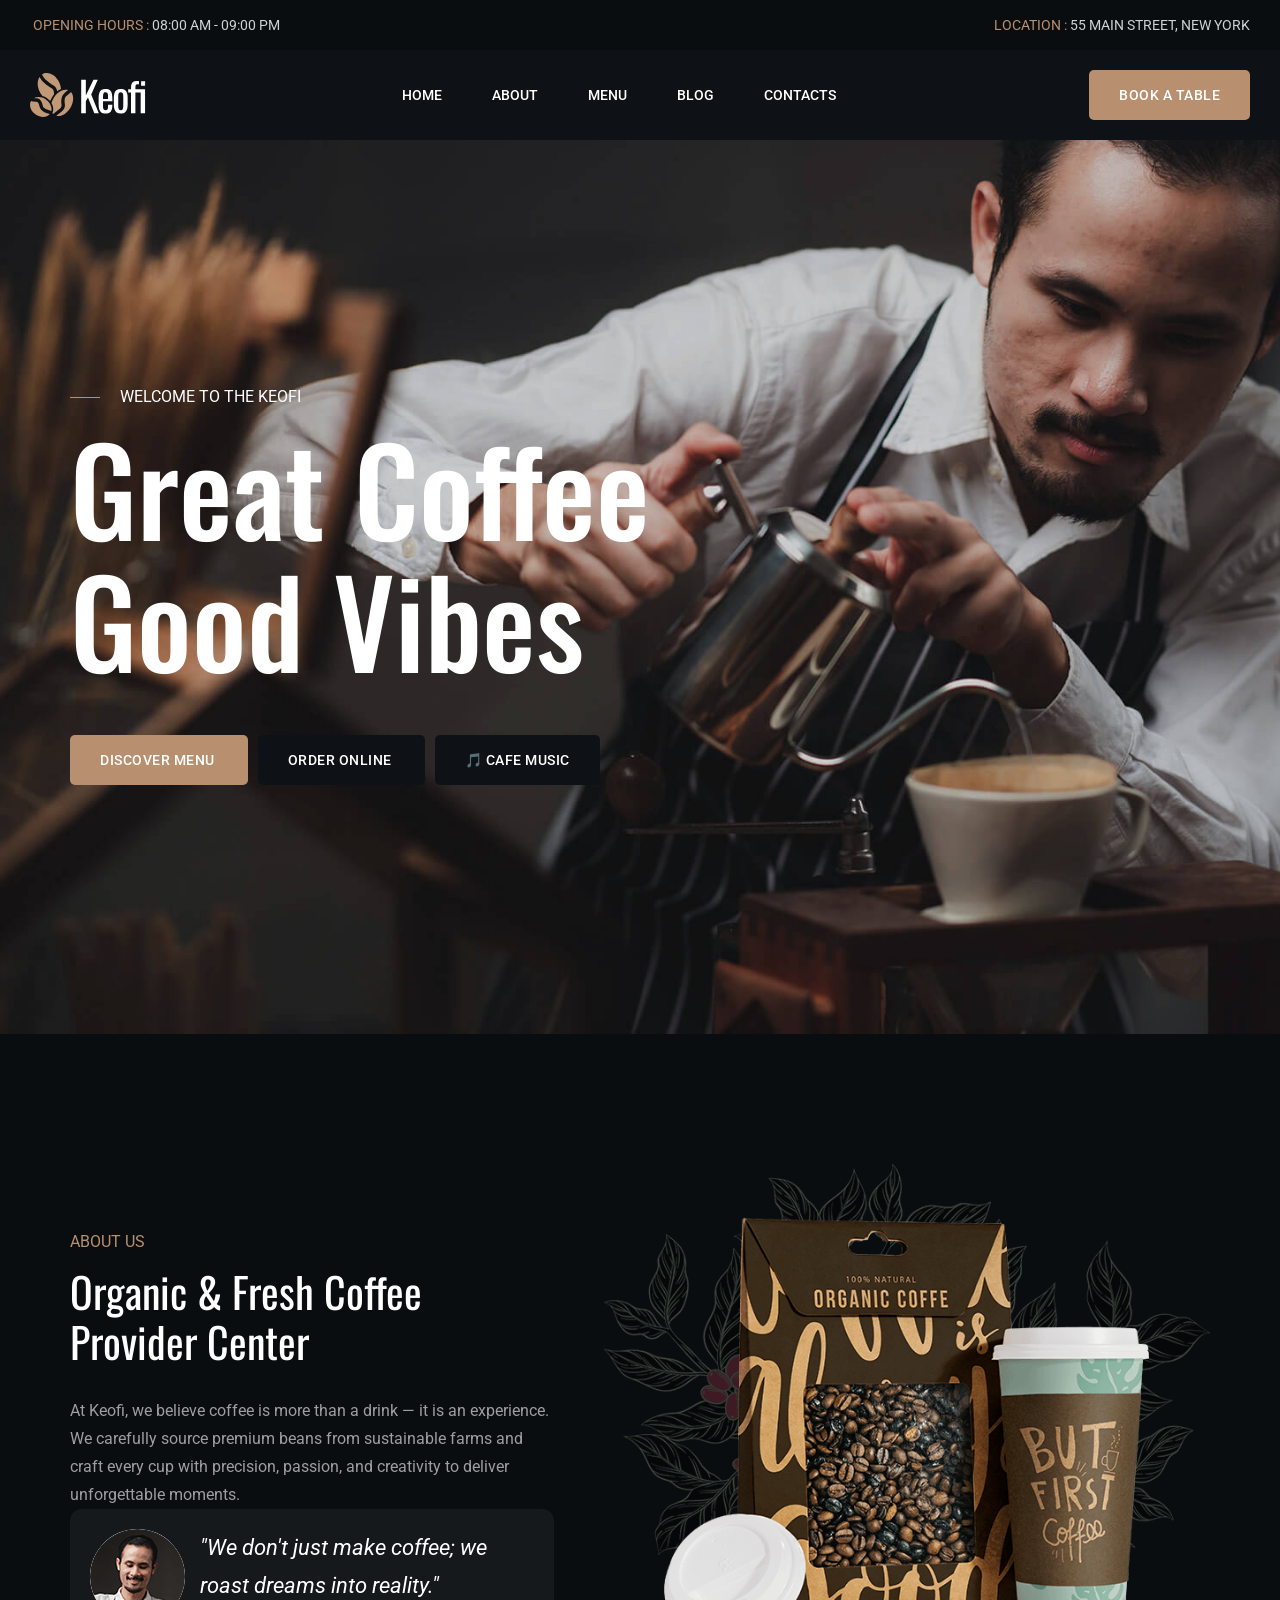
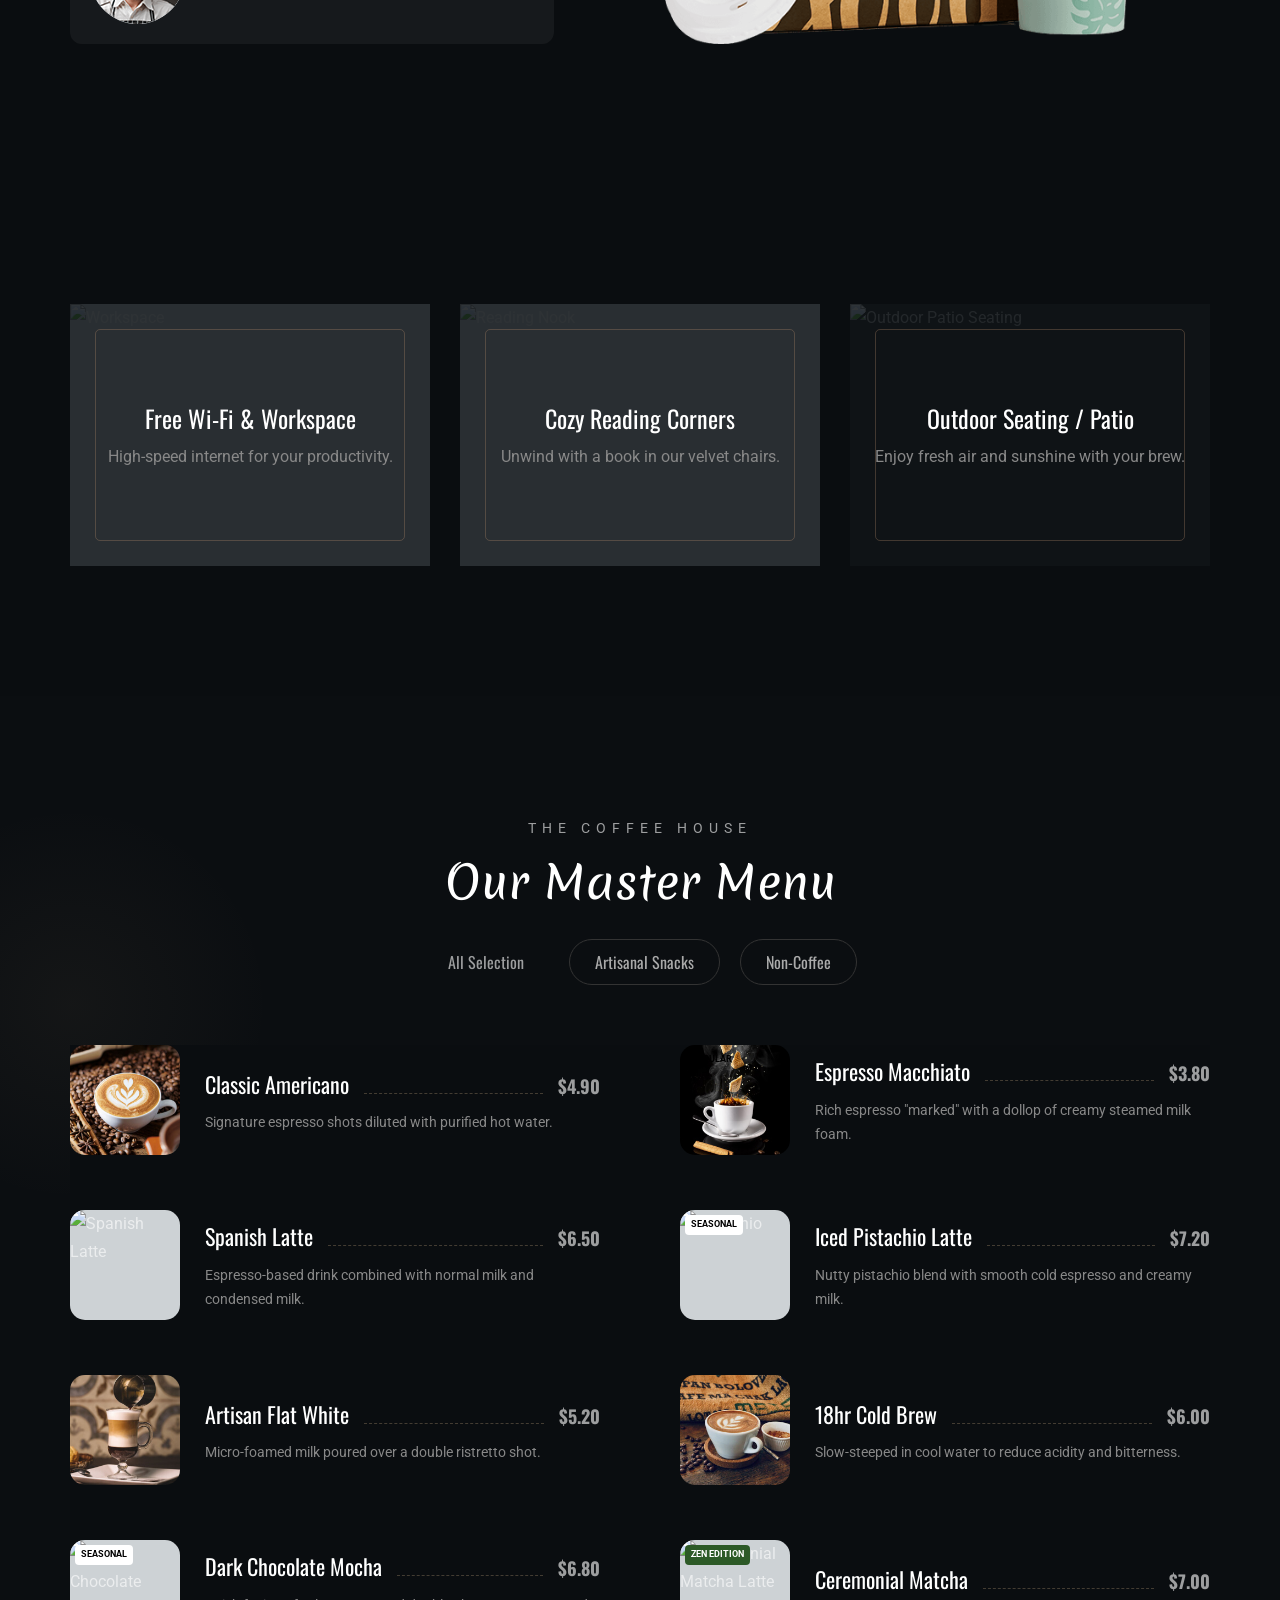
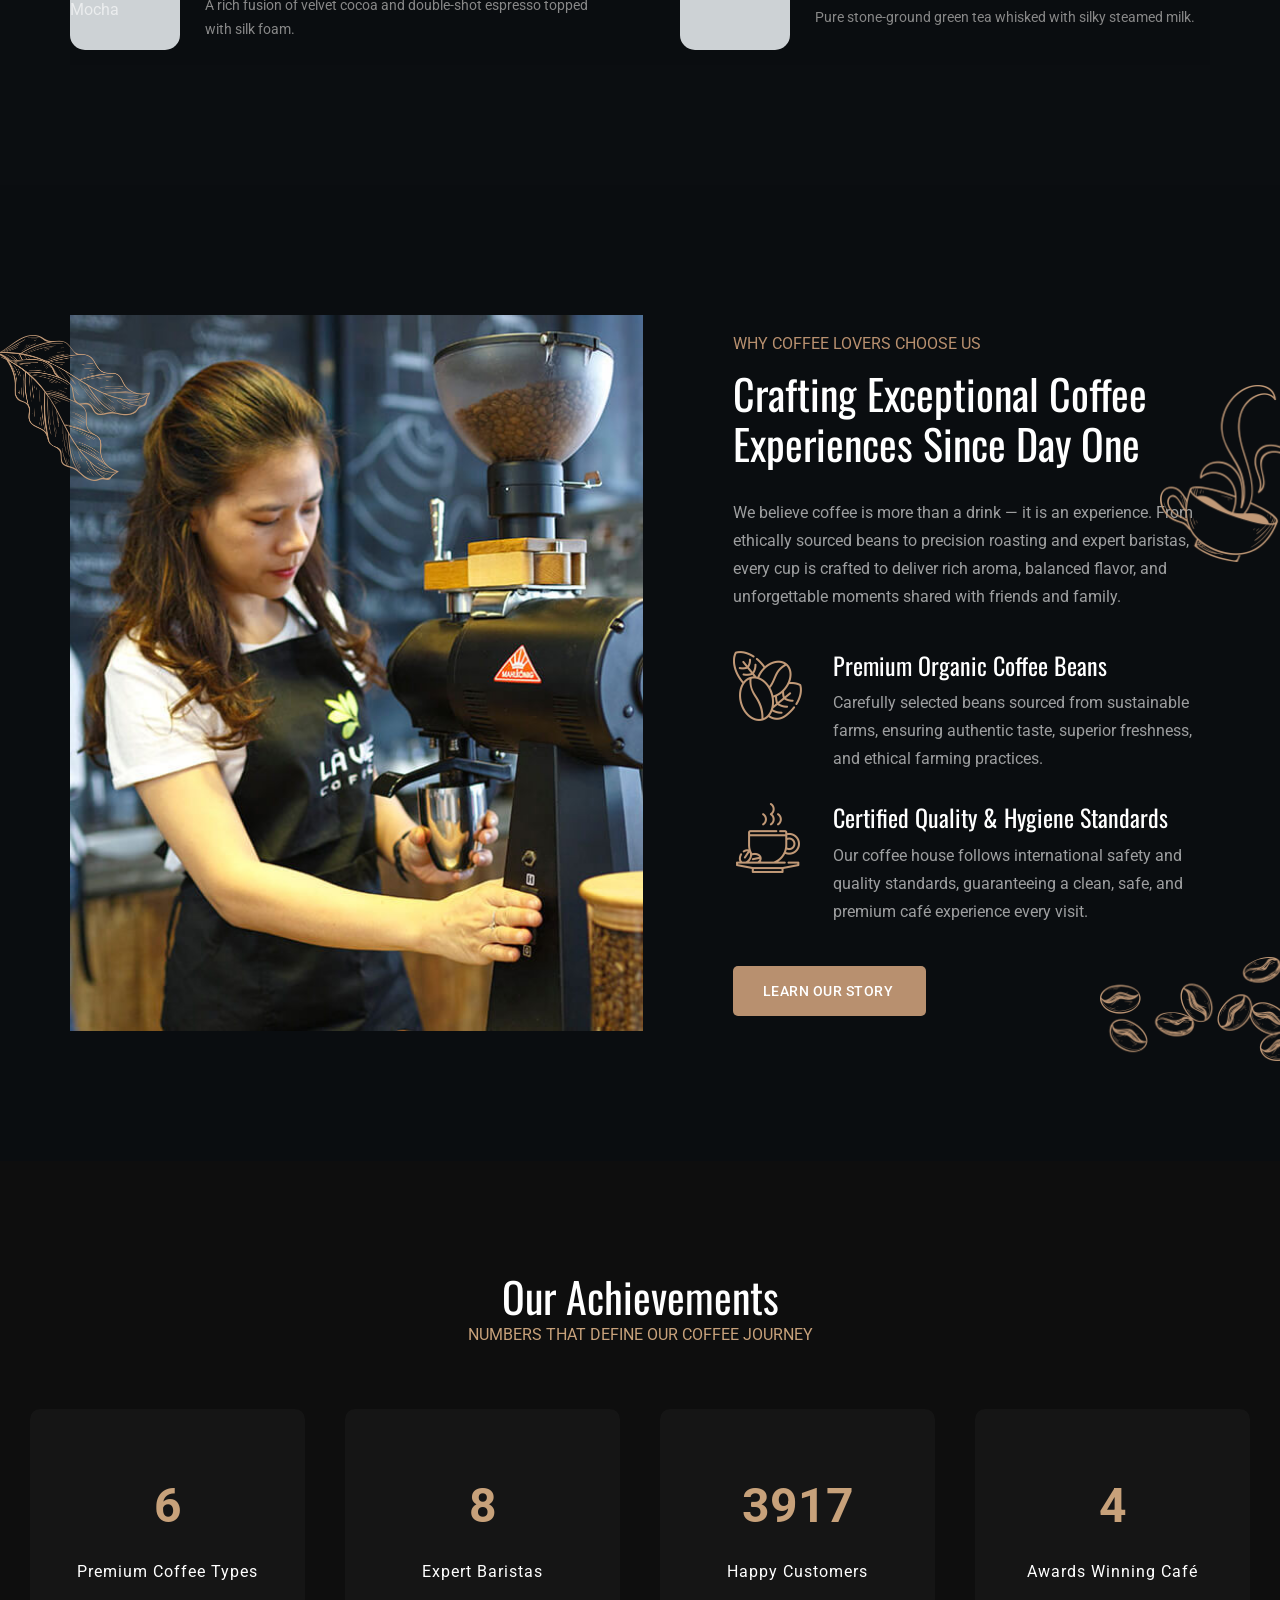
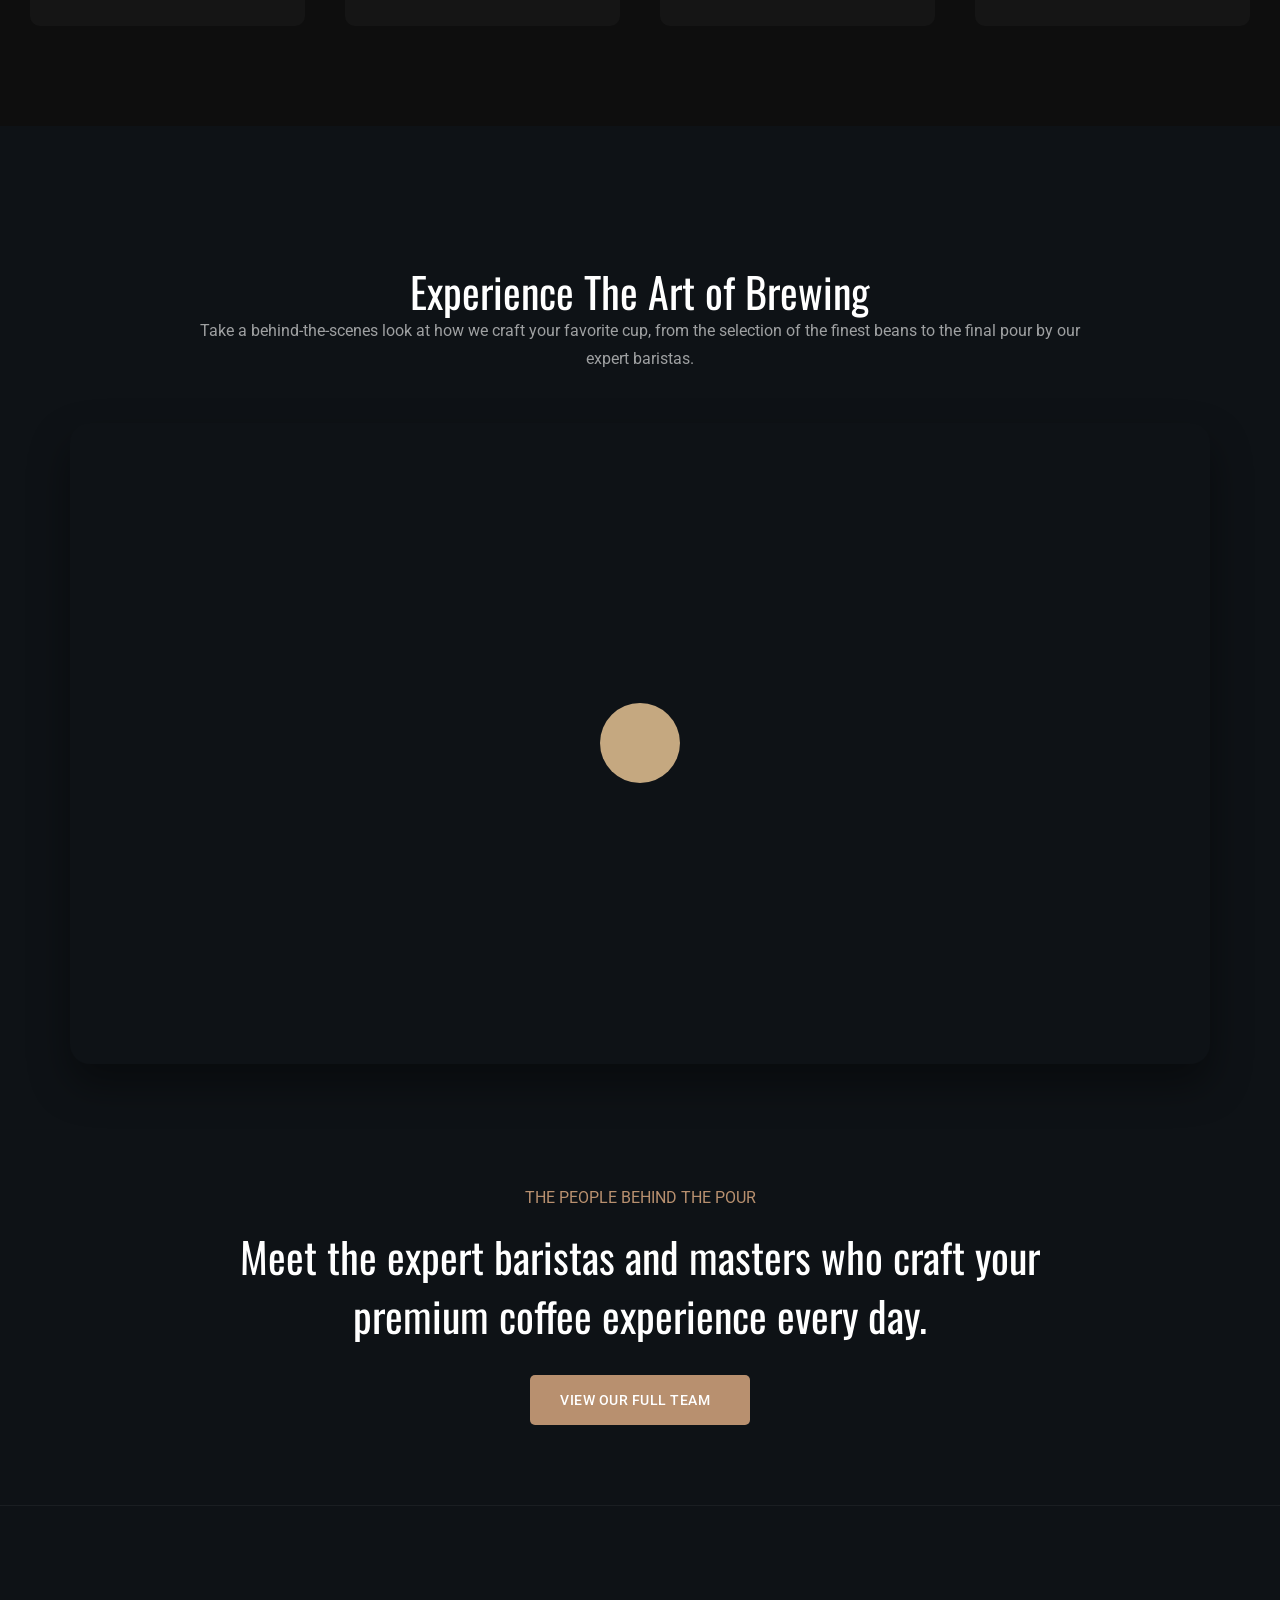
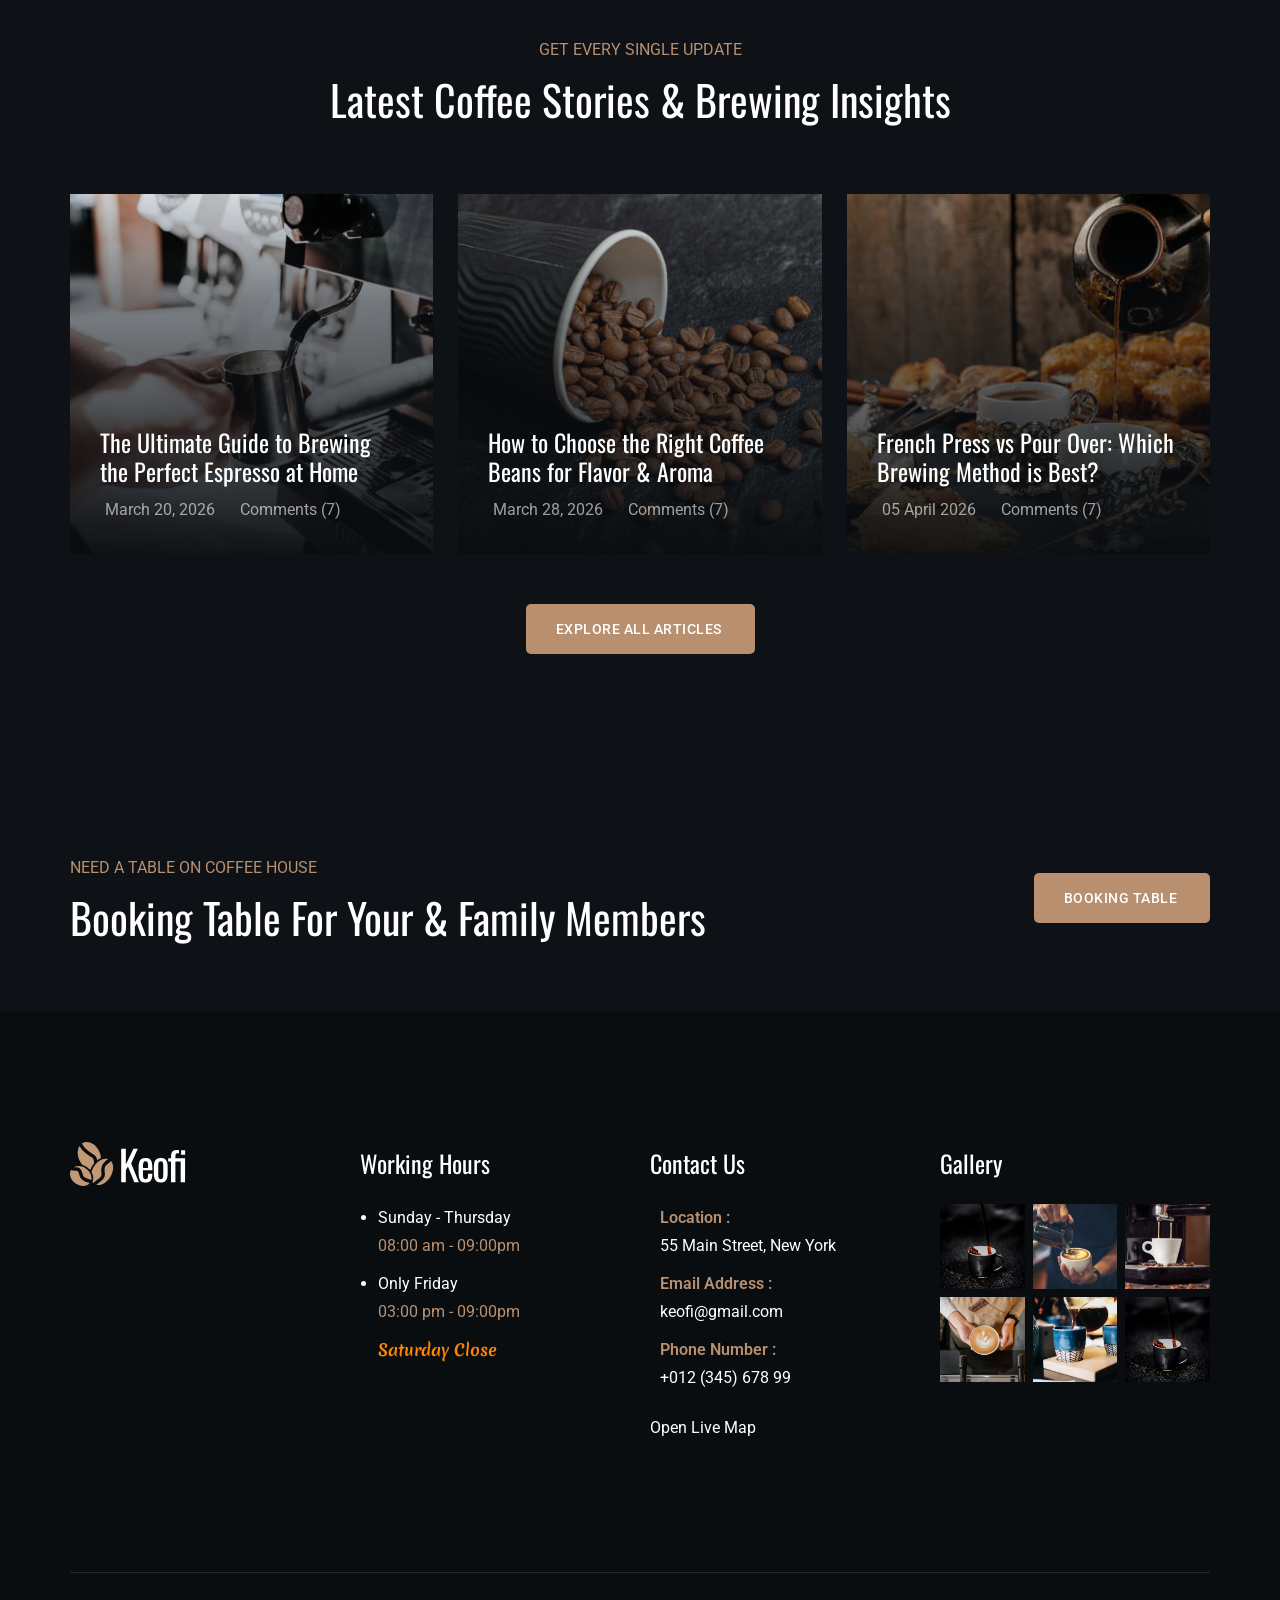
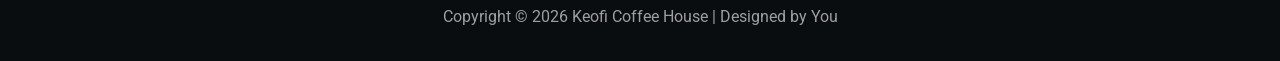
==== index.html @ 36768e07 "First commit" ====
<!DOCTYPE html>
<html lang="en">
<head>
  <meta charset="UTF-8">
  <meta http-equiv="X-UA-Compatible" content="IE=edge">
  <meta name="viewport" content="width=device-width, initial-scale=1.0">
  <title>Keofi - Premium Coffee Experience Crafted With Passion</title>
  <meta name="title" content="Keofi - Premium Coffee Experience Crafted With Passion">
  <meta name="description" content="This is a coffee shop html template made by codewithsadee">
  <link rel="shortcut icon" href="./favicon.svg" type="image/svg+xml">
  <link rel="stylesheet" href="./assets/css/style.css">
  <link rel="preconnect" href="https://fonts.googleapis.com">
  <link rel="preconnect" href="https://fonts.gstatic.com" crossorigin>
  <link
    href="https://fonts.googleapis.com/css2?family=Merienda&family=Oswald:wght@300;400;500&family=Roboto:wght@400;500;700&display=swap"
    rel="stylesheet">
  <link rel="preload" as="image" href="./assets/images/hero-banner.jpg">
</head>
<body>
  <header class="header">

    <div class="header-top">
      <div class="container">

        <p class="header-top-text">
          <ion-icon name="time-outline" aria-hidden="true"></ion-icon>
          <span class="span">Opening Hours :</span> 08:00 Am - 09:00 Pm
        </p>
        <ul class="social-list">
          <li>
            <a href="#" class="social-link">
              <ion-icon name="logo-facebook"></ion-icon>
            </a>
          </li>
          <li>
            <a href="#" class="social-link">
              <ion-icon name="logo-twitter"></ion-icon>
            </a>
          </li>
          <li>
            <a href="#" class="social-link">
              <ion-icon name="logo-instagram"></ion-icon>
            </a>
          </li>
          <li>
            <a href="#" class="social-link">
              <ion-icon name="logo-youtube"></ion-icon>
            </a>
          </li>
        </ul>
        <p class="header-top-text">
          <ion-icon name="location-outline" aria-hidden="true"></ion-icon>
          <span class="span">Location :</span> 55 Main Street, New York
        </p>
      </div>
    </div>

    <div class="header-bottom" data-header>
      <div class="container">
        <a href="#" class="logo">
          <img src="./assets/images/logo.svg" width="216" height="80" alt="keofi home" class="w-100">
        </a>

        <nav class="navbar" data-navbar>

          <ul class="navbar-list">

            <li>
              <a href="#home" class="navbar-link" data-nav-link>Home</a>
            </li>

            <li>
              <a href="#about" class="navbar-link" data-nav-link>About</a>
            </li>

            <li>
              <a href="#menu" class="navbar-link" data-nav-link>Menu</a>
            </li>

            <li>
              <a href="#blog" class="navbar-link" data-nav-link>Blog</a>
            </li>

            <li>
              <a href="#footer" class="navbar-link" data-nav-link>Contacts</a>
            </li>

          </ul>

          <a href="booking.html" class="btn btn-primary">Book A Table</a>

        </nav>

        <button class="nav-open-btn" aria-label="open menu" data-nav-toggler>
          <span class="span"></span>
          <span class="span"></span>
        </button>

      </div>
    </div>
  </header>
  <main>
    <article>

      <!-- 
        - #HERO
      -->

      <section class="section hero has-bg-image" id="home" aria-labelledby="hero-label"
        style="background-image: url('./assets/images/hero-banner.jpg')">
        <div class="container">

          <p class="section-subtitle has-before reveal-left" data-reveal>Welcome to the keofi</p>

          <h1 class="h1 hero-title reveal-left" id="hero-label" data-reveal>Great Coffee Good Vibes</h1>

          <div class="btn-group reveal-left" data-reveal>
            <a href="#" class="btn btn-primary">
              <span class="span">Discover Menu</span>

              <ion-icon name="chevron-forward" aria-hidden="true"></ion-icon>
            </a>

            <a href="online.html" class="btn btn-secondary">
              <span class="span">Order Online</span>

              <ion-icon name="chevron-forward" aria-hidden="true"></ion-icon>
            </a>

            <button id="musicToggle" class="btn btn-secondary">
              <span class="span">🎵 Cafe Music</span>
            </button>

          </div>

          <audio id="cafeMusic" loop>
            <source src="audio.mp3" type="audio/mp3">
          </audio>

        </div>
      </section>





      <!-- 
        - #ABOUT
      -->

      <section class="section about" id="about" aria-labelledby="about-label">
        <div class="container">

          <div class="about-content">

            <p class="section-subtitle reveal-left" id="about-label" data-reveal>About Us</p>

            <h2 class="h2 section-title reveal-left" data-reveal>Organic & Fresh Coffee Provider Center</h2>

            <p class="section-text reveal-left" data-reveal>
              At Keofi, we believe coffee is more than a drink — it is an experience.
              We carefully source premium beans from sustainable farms and craft every cup
              with precision, passion, and creativity to deliver unforgettable moments.
            </p>

            <div class="about-card reveal-left" data-reveal>
              <figure class="card-banner img-holder" style="--width: 95; --height: 95;">
                <img src="./assets/images/about-img.png" width="95" height="95" loading="lazy" alt="john doe"
                  class="img-cover">
              </figure>

              <p class="card-text">
                "We don't just make coffee; we roast dreams into reality."
              </p>
            </div>

          </div>

          <figure class="about-banner reveal-right" data-reveal>
            <img src="./assets/images/about-banner.png" width="686" height="544" loading="lazy" alt="about banner"
              class="w-100">
          </figure>

        </div>
      </section>


      <!-- 
        - #SERVICE
      -->

      <section class="section service" aria-label="service">
        <div class="container">

          <ul class="grid-list">

            <li>
              <div class="service-card" data-reveal="bottom">

                <figure class="card-banner img-holder" style="--width: 450; --height: 350;">
                  <img
                    src="https://images.unsplash.com/photo-1527192491265-7e15c55b1ed2?q=80&w=450&h=350&auto=format&fit=crop"
                    width="450" height="350" loading="lazy" alt="Workspace" class="img-cover">
                </figure>

                <div class="card-content has-before">
                  <ion-icon name="wifi-outline" aria-hidden="true"
                    style="font-size: 40px; color: var(--gold);"></ion-icon>

                  <h3 class="h3 card-title">Free Wi-Fi & Workspace</h3>
                  <p class="label-2 card-subtitle" style="margin-top: 10px; color: #888;">High-speed internet for your
                    productivity.</p>
                </div>

              </div>
            </li>

            <li>
              <div class="service-card" data-reveal="bottom" data-reveal-delay="200">

                <figure class="card-banner img-holder" style="--width: 450; --height: 350;">
                  <img
                    src="https://images.unsplash.com/photo-1481627834876-b7833e8f5570?q=80&w=450&h=350&auto=format&fit=crop"
                    width="450" height="350" loading="lazy" alt="Reading Nook" class="img-cover">
                </figure>

                <div class="card-content has-before">
                  <ion-icon name="book-outline" aria-hidden="true"
                    style="font-size: 40px; color: var(--gold);"></ion-icon>

                  <h3 class="h3 card-title">Cozy Reading Corners</h3>
                  <p class="label-2 card-subtitle" style="margin-top: 10px; color: #888;">Unwind with a book in our
                    velvet chairs.</p>
                </div>

              </div>
            </li>

            <li>
              <div class="service-card" data-reveal="bottom" data-reveal-delay="400">

                <figure class="card-banner img-holder" style="--width: 450; --height: 350; background-color: #1a1a1a;">
                  <img
                    src="https://images.unsplash.com/photo-1521017432531-fbd92d768814?q=80&w=450&h=350&auto=format&fit=crop"
                    width="450" height="350" loading="lazy" alt="Outdoor Patio Seating" class="img-cover"
                    style="transition: 0.6s transform ease;">
                </figure>

                <div class="card-content has-before">
                  <ion-icon name="sunny-outline" aria-hidden="true"
                    style="font-size: 40px; color: var(--gold);"></ion-icon>

                  <h3 class="h3 card-title">Outdoor Seating / Patio</h3>
                  <p class="label-2 card-subtitle" style="margin-top: 10px; color: #888;">Enjoy fresh air and sunshine
                    with your brew.</p>
                </div>

              </div>
            </li>

          </ul>

        </div>
      </section>

      <section class="section menu" id="menu" aria-labelledby="menu-label"
        style="background-color: #0b0e11; padding: 120px 0; position: relative; overflow: hidden;">

        <div class="menu-bg-shape"
          style="position: absolute; top: 10%; left: -10%; width: 400px; height: 400px; background: radial-gradient(circle, rgba(197, 168, 128, 0.05) 0%, transparent 70%); z-index: 0;">
        </div>

        <div class="container" style="position: relative; z-index: 1;">

          <div class="menu-intro" style="text-align: center; margin-bottom: 60px;">
            <p class="section-subtitle"
              style="letter-spacing: 6px; color: var(--gold); text-transform: uppercase; font-size: 14px; margin-bottom: 15px;">
              The Coffee House</p>
            <h2 class="h2 section-title" id="menu-label"
              style="font-family: 'Merienda', cursive; font-size: 45px; margin-bottom: 30px;">Our Master Menu</h2>

            <div class="filter-tabs" style="display: flex; justify-content: center; gap: 20px; margin-bottom: 50px;">
              <button id="btn-all" class="filter-btn active"
                style="background: none; border: 1px solid var(--gold); color: var(--gold); padding: 8px 25px; border-radius: 50px; font-family: 'Oswald'; cursor: pointer; transition: 0.3s;">All
                Selection</button>

              <button id="btn-snacks" class="filter-btn"
                style="background: none; border: 1px solid #333; color: #aaa; padding: 8px 25px; border-radius: 50px; font-family: 'Oswald'; cursor: pointer; transition: 0.3s;">Artisanal
                Snacks</button>

              <button id="btn-drinks" class="filter-btn"
                style="background: none; border: 1px solid #333; color: #aaa; padding: 8px 25px; border-radius: 50px; font-family: 'Oswald'; cursor: pointer; transition: 0.3s;">Non-Coffee</button>
            </div>
          </div>

          <ul class="grid-list"
            style="display: grid; grid-template-columns: repeat(auto-fit, minmax(480px, 1fr)); gap: 40px 80px; list-style: none; padding: 0;">

            <li>
              <div class="menu-card" data-reveal="left" style="display: flex; align-items: center; gap: 25px; group;">
                <figure class="card-banner img-holder"
                  style="position: relative; flex-shrink: 0; width: 110px; height: 110px; border-radius: 15px; overflow: hidden;">
                  <img src="./assets/images/menu-1.jpg" width="110" height="110" loading="lazy" alt="Americano"
                    style="transition: 0.6s transform cubic-bezier(0.4, 0, 0.2, 1); object-fit: cover;">
                </figure>
                <div class="card-content" style="flex-grow: 1;">
                  <div class="title-wrapper"
                    style="display: flex; align-items: baseline; justify-content: space-between;">
                    <h3 class="h3 card-title"
                      style="font-family: 'Oswald', sans-serif; margin: 0; font-size: 22px; color: #fff;"><a
                        href="https://youtube.com/shorts/pDRVf6WIq7I?si=GgWgBJt-9cFIvy6H">Classic Americano</a></h3>
                    <div class="menu-line"
                      style="flex-grow: 1; border-bottom: 1px dashed rgba(197, 168, 128, 0.3); margin: 0 15px;"></div>
                    <data class="card-price"
                      style="color: var(--gold); font-weight: bold; font-family: 'Oswald'; font-size: 18px;">$4.90</data>
                  </div>
                  <p class="card-text" style="color: #888; font-size: 14px; margin-top: 8px;">Signature espresso shots
                    diluted with purified hot water.</p>
                </div>
              </div>
            </li>

            <li>
              <div class="menu-card" data-reveal="right" style="display: flex; align-items: center; gap: 25px;">
                <figure class="card-banner img-holder"
                  style="position: relative; flex-shrink: 0; width: 110px; height: 110px; border-radius: 15px; overflow: hidden;">
                  <img src="./assets/images/menu-2.jpg" width="110" height="110" loading="lazy" alt="Espresso"
                    style="object-fit: cover;">
                  <span
                    style="position: absolute; top: 5px; left: 5px; background: var(--gold); color: #000; font-size: 9px; font-weight: bold; padding: 2px 6px; border-radius: 4px; text-transform: uppercase;">Popular</span>
                </figure>
                <div class="card-content" style="flex-grow: 1;">
                  <div class="title-wrapper"
                    style="display: flex; align-items: baseline; justify-content: space-between;">
                    <h3 class="h3 card-title"
                      style="font-family: 'Oswald', sans-serif; margin: 0; font-size: 22px; color: #fff;"><a
                        href="https://youtube.com/shorts/kyHyluObypM?si=ge5evXSTtrnBPefK">Espresso Macchiato</a></h3>
                    <div class="menu-line"
                      style="flex-grow: 1; border-bottom: 1px dashed rgba(197, 168, 128, 0.3); margin: 0 15px;"></div>
                    <data class="card-price"
                      style="color: var(--gold); font-weight: bold; font-family: 'Oswald'; font-size: 18px;">$3.80</data>
                  </div>
                  <p class="card-text" style="color: #888; font-size: 14px; margin-top: 8px;">Rich espresso "marked"
                    with a dollop of creamy steamed milk foam.</p>
                </div>
              </div>
            </li>

            <li>
              <div class="menu-card" data-reveal="left" style="display: flex; align-items: center; gap: 25px;">
                <figure class="card-banner img-holder"
                  style="flex-shrink: 0; width: 110px; height: 110px; border-radius: 15px; overflow: hidden;">
                  <img
                    src="https://images.unsplash.com/photo-1541167760496-1628856ab772?q=80&w=200&auto=format&fit=crop"
                    width="110" height="110" loading="lazy" alt="Spanish Latte" style="object-fit: cover;">
                </figure>
                <div class="card-content" style="flex-grow: 1;">
                  <div class="title-wrapper"
                    style="display: flex; align-items: baseline; justify-content: space-between;">
                    <h3 class="h3 card-title"
                      style="font-family: 'Oswald', sans-serif; margin: 0; font-size: 22px; color: #fff;"><a
                        href="https://youtube.com/shorts/rYtnYCDKwIU?si=cQZa7fd4YOKCCtVP">Spanish Latte</a></h3>
                    <div class="menu-line"
                      style="flex-grow: 1; border-bottom: 1px dashed rgba(197, 168, 128, 0.3); margin: 0 15px;"></div>
                    <data class="card-price"
                      style="color: var(--gold); font-weight: bold; font-family: 'Oswald'; font-size: 18px;">$6.50</data>
                  </div>
                  <p class="card-text" style="color: #888; font-size: 14px; margin-top: 8px;">Espresso-based drink
                    combined with normal milk and condensed milk.</p>
                </div>
              </div>
            </li>

            <li>
              <div class="menu-card" data-reveal="right" style="display: flex; align-items: center; gap: 25px;">
                <figure class="card-banner img-holder"
                  style="flex-shrink: 0; width: 110px; height: 110px; border-radius: 15px; overflow: hidden;">
                  <img
                    src="https://images.unsplash.com/photo-1517701604599-bb29b565090c?q=80&w=200&auto=format&fit=crop"
                    width="110" height="110" loading="lazy" alt="Pistachio" style="object-fit: cover;">
                  <span
                    style="position: absolute; top: 5px; left: 5px; background: #fff; color: #000; font-size: 9px; font-weight: bold; padding: 2px 6px; border-radius: 4px; text-transform: uppercase;">Seasonal</span>
                </figure>
                <div class="card-content" style="flex-grow: 1;">
                  <div class="title-wrapper"
                    style="display: flex; align-items: baseline; justify-content: space-between;">
                    <h3 class="h3 card-title"
                      style="font-family: 'Oswald', sans-serif; margin: 0; font-size: 22px; color: #fff;"><a
                        href="https://youtube.com/shorts/2OFJyzfo3Mc?si=8Bt6zNoAGmcZ6aH6">Iced Pistachio Latte</a></h3>
                    <div class="menu-line"
                      style="flex-grow: 1; border-bottom: 1px dashed rgba(197, 168, 128, 0.3); margin: 0 15px;"></div>
                    <data class="card-price"
                      style="color: var(--gold); font-weight: bold; font-family: 'Oswald'; font-size: 18px;">$7.20</data>
                  </div>
                  <p class="card-text" style="color: #888; font-size: 14px; margin-top: 8px;">Nutty pistachio blend with
                    smooth cold espresso and creamy milk.</p>
                </div>
              </div>
            </li>

            <li>
              <div class="menu-card" data-reveal="left" style="display: flex; align-items: center; gap: 25px;">
                <figure class="card-banner img-holder"
                  style="flex-shrink: 0; width: 110px; height: 110px; border-radius: 15px; overflow: hidden;">
                  <img src="./assets/images/menu-5.jpg" width="110" height="110" loading="lazy" alt="Flat White"
                    style="object-fit: cover;">
                </figure>
                <div class="card-content" style="flex-grow: 1;">
                  <div class="title-wrapper"
                    style="display: flex; align-items: baseline; justify-content: space-between;">
                    <h3 class="h3 card-title"
                      style="font-family: 'Oswald', sans-serif; margin: 0; font-size: 22px; color: #fff;"><a
                        href="https://youtube.com/shorts/ek2b3RACPm8?si=XcabyyB1nSjsjr4d">Artisan Flat White</a></h3>
                    <div class="menu-line"
                      style="flex-grow: 1; border-bottom: 1px dashed rgba(197, 168, 128, 0.3); margin: 0 15px;"></div>
                    <data class="card-price"
                      style="color: var(--gold); font-weight: bold; font-family: 'Oswald'; font-size: 18px;">$5.20</data>
                  </div>
                  <p class="card-text" style="color: #888; font-size: 14px; margin-top: 8px;">Micro-foamed milk poured
                    over a double ristretto shot.</p>
                </div>
              </div>
            </li>

            <li>
              <div class="menu-card" data-reveal="right" style="display: flex; align-items: center; gap: 25px;">
                <figure class="card-banner img-holder"
                  style="flex-shrink: 0; width: 110px; height: 110px; border-radius: 15px; overflow: hidden;">
                  <img src="./assets/images/menu-4.jpg" width="110" height="110" loading="lazy" alt="Cold Brew"
                    style="object-fit: cover;">
                </figure>
                <div class="card-content" style="flex-grow: 1;">
                  <div class="title-wrapper"
                    style="display: flex; align-items: baseline; justify-content: space-between;">
                    <h3 class="h3 card-title"
                      style="font-family: 'Oswald', sans-serif; margin: 0; font-size: 22px; color: #fff;"><a
                        href="https://youtube.com/shorts/e3LGfoKaZXA?si=JzIZvW2GTkLE-Weg">18hr Cold Brew</a></h3>
                    <div class="menu-line"
                      style="flex-grow: 1; border-bottom: 1px dashed rgba(197, 168, 128, 0.3); margin: 0 15px;"></div>
                    <data class="card-price"
                      style="color: var(--gold); font-weight: bold; font-family: 'Oswald'; font-size: 18px;">$6.00</data>
                  </div>
                  <p class="card-text" style="color: #888; font-size: 14px; margin-top: 8px;">Slow-steeped in cool water
                    to reduce acidity and bitterness.</p>
                </div>
              </div>
            </li>

            <li>
              <div class="menu-card" data-reveal="left" style="display: flex; align-items: center; gap: 25px;">
                <figure class="card-banner img-holder"
                  style="position: relative; flex-shrink: 0; width: 110px; height: 110px; border-radius: 15px; overflow: hidden;">
                  <img
                    src="https://images.unsplash.com/photo-1578314675249-a6910f80cc4e?q=80&w=200&h=200&auto=format&fit=crop"
                    width="110" height="110" loading="lazy" alt="Dark Chocolate Mocha"
                    style="object-fit: cover; transition: 0.6s;">
                  <span
                    style="position: absolute; top: 5px; left: 5px; background: #fff; color: #000; font-size: 9px; font-weight: bold; padding: 2px 6px; border-radius: 4px; text-transform: uppercase;">Seasonal</span>
                </figure>

                <div class="card-content" style="flex-grow: 1;">
                  <div class="title-wrapper"
                    style="display: flex; align-items: baseline; justify-content: space-between;">
                    <h3 class="h3 card-title"
                      style="font-family: 'Oswald', sans-serif; margin: 0; font-size: 22px; color: #fff;"><a
                        href="https://youtube.com/shorts/DqVODsT31Eo?si=u1q794IaqqQyz80D">Dark Chocolate Mocha</a></h3>
                    <div class="menu-line"
                      style="flex-grow: 1; border-bottom: 1px dashed rgba(197, 168, 128, 0.3); margin: 0 15px;"></div>
                    <data class="card-price"
                      style="color: var(--gold); font-weight: bold; font-family: 'Oswald'; font-size: 18px;">$6.80</data>
                  </div>
                  <p class="card-text" style="color: #888; font-size: 14px; margin-top: 8px;">A rich fusion of velvet
                    cocoa and double-shot espresso topped with silk foam.</p>
                </div>
              </div>
            </li>

            <li>
              <div class="menu-card" data-reveal="right" style="display: flex; align-items: center; gap: 25px;">
                <figure class="card-banner img-holder"
                  style="position: relative; flex-shrink: 0; width: 110px; height: 110px; border-radius: 15px; overflow: hidden;">
                  <img
                    src="https://images.unsplash.com/photo-1515823064-d6e0c04616a7?q=80&w=200&h=200&auto=format&fit=crop"
                    width="110" height="110" loading="lazy" alt="Ceremonial Matcha Latte"
                    style="object-fit: cover; transition: 0.6s;">
                  <span
                    style="position: absolute; top: 5px; left: 5px; background: #2d5a27; color: #fff; font-size: 9px; font-weight: bold; padding: 2px 6px; border-radius: 4px; text-transform: uppercase;">Zen
                    Edition</span>
                </figure>

                <div class="card-content" style="flex-grow: 1;">
                  <div class="title-wrapper"
                    style="display: flex; align-items: baseline; justify-content: space-between;">
                    <h3 class="h3 card-title"
                      style="font-family: 'Oswald', sans-serif; margin: 0; font-size: 22px; color: #fff;"><a
                        href="https://youtube.com/shorts/MzIen6fSQwA?si=b4Wy1g9Kfyl42YEi">Ceremonial Matcha</a></h3>
                    <div class="menu-line"
                      style="flex-grow: 1; border-bottom: 1px dashed rgba(197, 168, 128, 0.3); margin: 0 15px;"></div>
                    <data class="card-price"
                      style="color: var(--gold); font-weight: bold; font-family: 'Oswald'; font-size: 18px;">$7.00</data>
                  </div>
                  <p class="card-text" style="color: #888; font-size: 14px; margin-top: 8px;">Pure stone-ground green
                    tea whisked with silky steamed milk.</p>
                </div>
              </div>
            </li>

          </ul>

          <div id="snack-section" style="display: none; margin-top: 50px;">
            <ul class="grid-list"
              style="display: grid; grid-template-columns: repeat(auto-fit, minmax(480px, 1fr)); gap: 40px 80px; list-style: none; padding: 0;">

              <li>
                <div class="menu-card" data-reveal style="display: flex; align-items: center; gap: 25px;">
                  <figure class="card-banner img-holder"
                    style="flex-shrink: 0; width: 110px; height: 110px; border-radius: 15px; overflow: hidden; border: 1px solid rgba(197, 168, 128, 0.2);">
                    <img
                      src="https://images.unsplash.com/photo-1555507036-ab1f4038808a?q=80&w=200&h=200&auto=format&fit=crop"
                      width="110" height="110" loading="lazy" alt="Butter Croissant" style="object-fit: cover;">
                  </figure>
                  <div class="card-content" style="flex-grow: 1;">
                    <div class="title-wrapper"
                      style="display: flex; align-items: baseline; justify-content: space-between;">
                      <h3 class="h3 card-title"
                        style="font-family: 'Oswald', sans-serif; margin: 0; font-size: 22px; color: #fff;"><a
                          href="https://youtube.com/shorts/K76tgR-sozo?si=hFfCMWNzTALn3XxW">Butter Croissant</a></h3>
                      <div class="menu-line"
                        style="flex-grow: 1; border-bottom: 1px dashed rgba(197, 168, 128, 0.3); margin: 0 15px;"></div>
                      <data class="card-price"
                        style="color: var(--gold); font-weight: bold; font-family: 'Oswald'; font-size: 18px;">$4.50</data>
                    </div>
                    <p class="card-text" style="color: #888; font-size: 14px; margin-top: 8px;">Flaky, golden French
                      pastry made with organic grass-fed butter.</p>
                  </div>
                </div>
              </li>

              <li>
                <div class="menu-card" data-reveal style="display: flex; align-items: center; gap: 25px;">
                  <figure class="card-banner img-holder"
                    style="flex-shrink: 0; width: 110px; height: 110px; border-radius: 15px; overflow: hidden; border: 1px solid rgba(197, 168, 128, 0.2);">
                    <img
                      src="https://images.unsplash.com/photo-1533134242443-d4fd215305ad?q=80&w=200&h=200&auto=format&fit=crop"
                      width="110" height="110" loading="lazy" alt="Cheesecake" style="object-fit: cover;">
                  </figure>
                  <div class="card-content" style="flex-grow: 1;">
                    <div class="title-wrapper"
                      style="display: flex; align-items: baseline; justify-content: space-between;">
                      <h3 class="h3 card-title"
                        style="font-family: 'Oswald', sans-serif; margin: 0; font-size: 22px; color: #fff;"><a
                          href="https://youtube.com/shorts/XBnfSWGexdQ?si=u7Qm2ncnk0FNF_VX">Berry Cheesecake</a></h3>
                      <div class="menu-line"
                        style="flex-grow: 1; border-bottom: 1px dashed rgba(197, 168, 128, 0.3); margin: 0 15px;"></div>
                      <data class="card-price"
                        style="color: var(--gold); font-weight: bold; font-family: 'Oswald'; font-size: 18px;">$6.50</data>
                    </div>
                    <p class="card-text" style="color: #888; font-size: 14px; margin-top: 8px;">Creamy baked cheesecake
                      topped with a seasonal forest berry glaze.</p>
                  </div>
                </div>
              </li>

              <li>
                <div class="menu-card" data-reveal style="display: flex; align-items: center; gap: 25px;">
                  <figure class="card-banner img-holder"
                    style="flex-shrink: 0; width: 110px; height: 110px; border-radius: 15px; overflow: hidden; border: 1px solid rgba(197, 168, 128, 0.2);">
                    <img
                      src="https://images.unsplash.com/photo-1525351484163-7529414344d8?q=80&w=200&h=200&auto=format&fit=crop"
                      width="110" height="110" loading="lazy" alt="Avocado Toast" style="object-fit: cover;">
                  </figure>
                  <div class="card-content" style="flex-grow: 1;">
                    <div class="title-wrapper"
                      style="display: flex; align-items: baseline; justify-content: space-between;">
                      <h3 class="h3 card-title"
                        style="font-family: 'Oswald', sans-serif; margin: 0; font-size: 22px; color: #fff;"><a
                          href="https://youtube.com/shorts/gR8PtEBkrIQ?si=ZqkqcBVFIihZ_zy7">Avocado Sourdough</a></h3>
                      <div class="menu-line"
                        style="flex-grow: 1; border-bottom: 1px dashed rgba(197, 168, 128, 0.3); margin: 0 15px;"></div>
                      <data class="card-price"
                        style="color: var(--gold); font-weight: bold; font-family: 'Oswald'; font-size: 18px;">$9.00</data>
                    </div>
                    <p class="card-text" style="color: #888; font-size: 14px; margin-top: 8px;">Crushed avocado, chili
                      flakes, and lime on toasted artisan sourdough.</p>
                  </div>
                </div>
              </li>

              <li>
                <div class="menu-card" data-reveal style="display: flex; align-items: center; gap: 25px;">
                  <figure class="card-banner img-holder"
                    style="flex-shrink: 0; width: 110px; height: 110px; border-radius: 15px; overflow: hidden; border: 1px solid rgba(197, 168, 128, 0.2);">
                    <img
                      src="https://images.unsplash.com/photo-1519915028121-7d3463d20b13?q=80&w=200&h=200&auto=format&fit=crop"
                      width="110" height="110" loading="lazy" alt="Chocolate Tart" style="object-fit: cover;">
                  </figure>
                  <div class="card-content" style="flex-grow: 1;">
                    <div class="title-wrapper"
                      style="display: flex; align-items: baseline; justify-content: space-between;">
                      <h3 class="h3 card-title"
                        style="font-family: 'Oswald', sans-serif; margin: 0; font-size: 22px; color: #fff;"><a
                          href="https://youtube.com/shorts/LLawQAZK19M?si=Ap29wKCk-2tp9RGz">Dark Chocolate Tart</a></h3>
                      <div class="menu-line"
                        style="flex-grow: 1; border-bottom: 1px dashed rgba(197, 168, 128, 0.3); margin: 0 15px;"></div>
                      <data class="card-price"
                        style="color: var(--gold); font-weight: bold; font-family: 'Oswald'; font-size: 18px;">$5.75</data>
                    </div>
                    <p class="card-text" style="color: #888; font-size: 14px; margin-top: 8px;">Velvety dark chocolate
                      ganache in a crisp shortcrust pastry shell.</p>
                  </div>
                </div>
              </li>

            </ul>
          </div>

          <div id="drinks-section" style="display: none; margin-top: 50px;">
            <ul class="grid-list"
              style="display: grid; grid-template-columns: repeat(auto-fit, minmax(480px, 1fr)); gap: 40px 80px; list-style: none; padding: 0;">

              <li>
                <div class="menu-card" data-reveal="left" style="display: flex; align-items: center; gap: 25px;">
                  <figure class="card-banner img-holder"
                    style="position: relative; flex-shrink: 0; width: 110px; height: 110px; border-radius: 15px; overflow: hidden;">
                    <img src="https://images.unsplash.com/photo-1556679343-c7306c1976bc?q=80&w=200&auto=format&fit=crop"
                      width="110" height="110" loading="lazy" alt="Hibiscus Tea"
                      style="transition: 0.6s transform; object-fit: cover;">
                    <span
                      style="position: absolute; top: 5px; left: 5px; background: #e91e63; color: #fff; font-size: 9px; font-weight: bold; padding: 2px 6px; border-radius: 4px; text-transform: uppercase;">Refreshing</span>
                  </figure>

                  <div class="card-content" style="flex-grow: 1;">
                    <div class="title-wrapper"
                      style="display: flex; align-items: baseline; justify-content: space-between;">
                      <h3 class="h3 card-title"
                        style="font-family: 'Oswald', sans-serif; margin: 0; font-size: 22px; color: #fff;"><a
                          href="https://youtube.com/shorts/O67BfJdj5io?si=070MO2t0nmKDaBkw">Hibiscus Berry Iced Tea</a>
                      </h3>
                      <div class="menu-line"
                        style="flex-grow: 1; border-bottom: 1px dashed rgba(197, 168, 128, 0.3); margin: 0 15px;"></div>
                      <data class="card-price"
                        style="color: var(--gold); font-weight: bold; font-family: 'Oswald'; font-size: 18px;">$5.50</data>
                    </div>
                    <p class="card-text" style="color: #888; font-size: 14px; margin-top: 8px;">Refreshing herbal
                      hibiscus infusion with hints of wild raspberries.</p>
                  </div>
                </div>
              </li>

              <li>
                <div class="menu-card" data-reveal="right" style="display: flex; align-items: center; gap: 25px;">
                  <figure class="card-banner img-holder"
                    style="position: relative; flex-shrink: 0; width: 110px; height: 110px; border-radius: 15px; overflow: hidden;">
                    <img
                      src="https://plus.unsplash.com/premium_photo-1671660015325-51fa397dd40a?q=80&w=687&auto=format&fit=crop&ixlib=rb-4.1.0&ixid=M3wxMjA3fDB8MHxwaG90by1wYWdlfHx8fGVufDB8fHx8fA%3D%3D"
                      width="110" height="110" loading="lazy" alt="Velvet Hot Cocoa"
                      style="transition: 0.6s transform cubic-bezier(0.4, 0, 0.2, 1); object-fit: cover;">
                    <span
                      style="position: absolute; top: 5px; left: 5px; background: var(--gold); color: #000; font-size: 9px; font-weight: bold; padding: 2px 6px; border-radius: 4px; text-transform: uppercase;">Top
                      Rated</span>
                  </figure>

                  <div class="card-content" style="flex-grow: 1;">
                    <div class="title-wrapper"
                      style="display: flex; align-items: baseline; justify-content: space-between;">
                      <h3 class="h3 card-title"
                        style="font-family: 'Oswald', sans-serif; margin: 0; font-size: 22px; color: #fff;"><a
                          href="https://youtube.com/shorts/kHO3XFMVvU4?si=5j9a-8Ko91zkaty7">Velvet Hot Cocoa</a></h3>
                      <div class="menu-line"
                        style="flex-grow: 1; border-bottom: 1px dashed rgba(197, 168, 128, 0.3); margin: 0 15px;"></div>
                      <data class="card-price"
                        style="color: var(--gold); font-weight: bold; font-family: 'Oswald'; font-size: 18px;">$6.00</data>
                    </div>
                    <p class="card-text" style="color: #888; font-size: 14px; margin-top: 8px;">Premium molten chocolate
                      whisked with creamy steamed milk.</p>
                  </div>
                </div>
              </li>

            </ul>
          </div>
        </div>
        </div>

        </div>
      </section>

      <div id="coffeeModal" class="modal">
        <div class="modal-content">
          <span class="close-modal">&times;</span>
          <div class="modal-body">
            <div class="modal-img-wrapper">
              <img id="modalImg" src="" alt="Coffee Detail">
            </div>
            <div class="modal-info">
              <h2 id="modalTitle" class="h2"></h2>
              <p id="modalDesc" class="card-text"></p>

              <div class="detail-section">
                <h4><i class="gold-text">Ingredients:</i></h4>
                <p id="modalIngredients"></p>
              </div>

              <div class="detail-section">
                <h4><i class="gold-text">Specialist Notes:</i></h4>
                <ul id="modalNotes"></ul>
              </div>
            </div>
          </div>
        </div>
      </div>


      <section class="section feature" aria-labelledby="feature-label">
        <div class="container">

          <figure class="feature-banner img-holder reveal-left" style="--width: 560; --height: 700;" data-reveal>
            <img src="./assets/images/feature-banner.jpg" width="560" height="700" loading="lazy"
              alt="Barista preparing premium coffee" class="img-cover">
          </figure>

          <div class="feature-content">

            <p class="section-subtitle reveal-right" data-reveal>
              Why Coffee Lovers Choose Us
            </p>

            <h2 class="h2 section-title reveal-right" id="feature-label" data-reveal>
              Crafting Exceptional Coffee Experiences Since Day One
            </h2>

            <p class="section-text reveal-right" data-reveal>
              We believe coffee is more than a drink — it is an experience.
              From ethically sourced beans to precision roasting and expert baristas,
              every cup is crafted to deliver rich aroma, balanced flavor,
              and unforgettable moments shared with friends and family.
            </p>

            <ul class="feature-list">

              <!-- Feature 1 -->
              <li>
                <div class="feature-card reveal-right" data-reveal>

                  <div class="card-icon">
                    <img src="./assets/images/feature-icon-1.png" width="70" height="70" loading="lazy"
                      alt="Natural Coffee Beans">
                  </div>

                  <div>
                    <h3 class="h3 card-title">Premium Organic Coffee Beans</h3>

                    <p class="card-text">
                      Carefully selected beans sourced from sustainable farms,
                      ensuring authentic taste, superior freshness, and ethical farming practices.
                    </p>
                  </div>

                </div>
              </li>

              <!-- Feature 2 -->
              <li>
                <div class="feature-card reveal-right" data-reveal>

                  <div class="card-icon">
                    <img src="./assets/images/feature-icon-2.png" width="70" height="70" loading="lazy"
                      alt="Certified Quality">
                  </div>

                  <div>
                    <h3 class="h3 card-title">Certified Quality & Hygiene Standards</h3>

                    <p class="card-text">
                      Our coffee house follows international safety and quality standards,
                      guaranteeing a clean, safe, and premium café experience every visit.
                    </p>
                  </div>

                </div>
              </li>

            </ul>

            <a href="about.html" class="btn btn-primary reveal-right" data-reveal>
              <span class="span">Learn Our Story</span>
              <ion-icon name="chevron-forward"></ion-icon>
            </a>

          </div>

          <img src="./assets/images/feature-abs-1.png" class="abs-img abs-img-1">
          <img src="./assets/images/feature-abs-2.png" class="abs-img abs-img-2">
          <img src="./assets/images/feature-abs-3.png" class="abs-img abs-img-3">

        </div>
      </section>

      <section class="counter-section">

        <div class="container">

          <!-- Section Heading -->
          <div class="counter-header">
            <h2 class="h2 section-title reveal-right" id="feature-label" data-reveal>
              Our Achievements
            </h2>
            <p class="section-subtitle reveal-right" style="color: #c7a17a;" data-reveal>Numbers That Define Our Coffee
              Journey</p>
          </div>

          <div class="counter-grid">

            <div class="counter-box">
              <ion-icon name="cafe-outline" class="counter-icon"></ion-icon>
              <h2 class="counter" data-target="15">0</h2>
              <p>Premium Coffee Types</p>
            </div>

            <div class="counter-box">
              <ion-icon name="people-outline" class="counter-icon"></ion-icon>
              <h2 class="counter" data-target="20">0</h2>
              <p>Expert Baristas</p>
            </div>

            <div class="counter-box">
              <ion-icon name="star-outline" class="counter-icon"></ion-icon>
              <h2 class="counter" data-target="10000">0</h2>
              <p>Happy Customers</p>
            </div>

            <div class="counter-box">
              <ion-icon name="trophy-outline" class="counter-icon"></ion-icon>
              <h2 class="counter" data-target="8">0</h2>
              <p>Awards Winning Café</p>
            </div>

          </div>

        </div>

      </section>

      <section class="section video" aria-label="video-promotion">
        <div class="video-content-text text-center">
          <h2 class="h2 section-title reveal-up" data-reveal>Experience The Art of Brewing</h2>
          <p class="section-text reveal-up" data-reveal>
            Take a behind-the-scenes look at how we craft your favorite cup, from the selection of the finest beans
            to the final pour by our expert baristas.
          </p>
        </div>
        <div class="container">

          <div class="video-card has-before has-bg-image reveal-up" data-reveal
            style="background-image: url('./assets/images/video-banner-poster.jpg')">

            <div class="video-wrapper">
              <video class="video-content" poster="./assets/images/video-banner-poster.jpg">
                <source src=".\assets\images\coffee.mp4" type="video/mp4">
                Your browser does not support the video tag.
              </video>
            </div>

            <button class="play-btn" aria-label="play video">
              <ion-icon name="play-outline" aria-hidden="true"></ion-icon>
            </button>

          </div>



        </div>
      </section>


      <section class="section team-intro" aria-labelledby="team-intro-label">
        <div class="container text-center">

          <p class="section-subtitle reveal-up" data-reveal>The People Behind the Pour</p>

          <h2 class="h2 section-title reveal-up" id="team-intro-label" data-reveal>
            Meet the expert baristas and masters who craft your premium coffee experience every day.
          </h2>

          <a href="team.html" class="btn btn-primary reveal-up" data-reveal>
            <span class="span">View Our Full Team</span>
            <ion-icon name="arrow-forward-outline" aria-hidden="true"></ion-icon>
          </a>

        </div>
      </section>


      <section class="section blog" id="blog" aria-labelledby="blog-label">
        <div class="container">

          <p class="section-subtitle text-center" data-reveal>Get Every Single Update</p>

          <h2 class="h2 section-title text-center" id="blog-label" data-reveal>
            Latest Coffee Stories & Brewing Insights
          </h2>

          <ul class="grid-list">

            <li>
              <a href="https://www.nichecoffee.co.uk/blogs/exploring-coffee/the-ultimate-guide-to-making-espresso-at-home?srsltid=AfmBOopLccPyzpdzS-feX14GGbkLR8z-C48b2ZxuR_RMyD6lP4zQSKbx"
                target="_blank" class="blog-card has-before" data-reveal>

                <figure class="card-banner">
                  <img src="./assets/images/blog-1.jpg" width="670" height="450" loading="lazy"
                    alt="The Ultimate Guide to Brewing the Perfect Espresso at Home" class="img-cover">
                </figure>

                <div class="card-content">

                  <h3 class="h3 card-title">The Ultimate Guide to Brewing the Perfect Espresso at Home</h3>

                  <div class="card-meta">

                    <div class="meta-wrapper">
                      <ion-icon name="calendar-outline" aria-hidden="true"></ion-icon>

                      <time class="card-meta-text" datetime="2022-09-25">March 20, 2026</time>
                    </div>

                    <div class="meta-wrapper">
                      <ion-icon name="chatbubbles-outline" aria-hidden="true"></ion-icon>

                      <p class="card-meta-text">Comments (7)</p>
                    </div>

                  </div>

                </div>

              </a>
            </li>

            <li>
              <a href="https://moyeecoffee.ie/blogs/moyee-blogs/choosing-the-right-coffee-beans?srsltid=AfmBOorcttE44bhf0Nxdm0KFCYAZls8lUZ_NZQBA_BMaEPOMiVMdYDnA"
                target="_blank" class="blog-card has-before" data-reveal>

                <figure class="card-banner">
                  <img src="./assets/images/blog-2.jpg" width="670" height="450" loading="lazy"
                    alt="How to Choose the Right Coffee Beans for Flavor & Aroma" class="img-cover">
                </figure>

                <div class="card-content">

                  <h3 class="h3 card-title">How to Choose the Right Coffee Beans for Flavor & Aroma</h3>

                  <div class="card-meta">

                    <div class="meta-wrapper">
                      <ion-icon name="calendar-outline" aria-hidden="true"></ion-icon>

                      <time class="card-meta-text" datetime="2022-09-25">March 28, 2026</time>
                    </div>

                    <div class="meta-wrapper">
                      <ion-icon name="chatbubbles-outline" aria-hidden="true"></ion-icon>

                      <p class="card-meta-text">Comments (7)</p>
                    </div>

                  </div>

                </div>

              </a>
            </li>

            <li>
              <a href="https://larryscoffee.com/pages/how-to-brew-the-best-coffee-pour-over-vs-french-press?srsltid=AfmBOoqREeaouO28EfVlFlJzZTtOs1_LVGH4b2I7V2RaUNXHWM3VVgkU"
                target="_blank" class="blog-card has-before" data-reveal>

                <figure class="card-banner">
                  <img src="./assets/images/blog-3.jpg" width="670" height="450" loading="lazy"
                    alt="French Press vs Pour Over: Which Brewing Method is Best?" class="img-cover">
                </figure>

                <div class="card-content">

                  <h3 class="h3 card-title">French Press vs Pour Over: Which Brewing Method is Best?</h3>

                  <div class="card-meta">

                    <div class="meta-wrapper">
                      <ion-icon name="calendar-outline" aria-hidden="true"></ion-icon>

                      <time class="card-meta-text" datetime="2026-04-05">05 April 2026</time>
                    </div>

                    <div class="meta-wrapper">
                      <ion-icon name="chatbubbles-outline" aria-hidden="true"></ion-icon>

                      <p class="card-meta-text">Comments (7)</p>
                    </div>

                  </div>

                </div>

              </a>
            </li>

          </ul>

          <a href="https://dailycoffeenews.com/" target="_blank" class="btn btn-primary" data-reveal>

            <span class="span">Explore All Articles</span>
            <ion-icon name="chevron-forward"></ion-icon>

          </a>

          <ion-icon name="chevron-forward" aria-hidden="true"></ion-icon>
          </a>

        </div>
      </section>

      <section class="section cta has-bg-image" aria-labelledby="cta-label"
        style="background-image: url('./assets/images/cta-bg.jpg')">
        <div class="container">

          <div>
            <p class="section-subtitle reveal-left" data-reveal>Need A Table On Coffee House</p>

            <h2 class="h2 section-title reveal-left" id="cta-label" data-reveal>Booking Table For Your & Family Members
            </h2>
          </div>

          <a href="booking.html" class="btn btn-primary reveal-right" data-reveal>
            <span class="span">Booking Table</span>

            <ion-icon name="chevron-forward" aria-hidden="true"></ion-icon>
          </a>

        </div>
      </section>

    </article>
  </main>

  <footer class="footer" id="footer">
    <div class="container">

      <div class="footer-top section" data-reveal>

        <div class="footer-brand">
          <a href="#" class="logo">
            <img src="./assets/images/logo.svg" width="216" height="80" class="w-100" alt="Keofi home">
          </a>
        </div>

        <ul class="footer-list">

          <li>
            <p class="footer-list-title">Working Hours</p>
          </li>

          <li class="footer-list-item">
            <p>Sunday - Thursday</p>

            <span class="span">08:00 am - 09:00pm</span>
          </li>

          <li class="footer-list-item">
            <p>Only Friday</p>

            <span class="span">03:00 pm - 09:00pm</span>
          </li>

          <li>
            <strong class="strong">Saturday Close</strong>
          </li>

        </ul>

        <ul class="footer-list">

          <li>
            <p class="footer-list-title">Contact Us</p>
          </li>

          <li>
            <div class="wrapper">
              <ion-icon name="location-outline" aria-hidden="true"></ion-icon>

              <div>
                <span class="span">Location :</span>

                <p>55 Main Street, New York</p>
              </div>
            </div>
          </li>

          <li>
            <div class="wrapper">
              <ion-icon name="mail-unread-outline" aria-hidden="true"></ion-icon>

              <div>
                <span class="span">Email Address :</span>

                <p>keofi@gmail.com</p>
              </div>
            </div>
          </li>

          <li>
            <div class="wrapper">
              <ion-icon name="call-outline" aria-hidden="true"></ion-icon>

              <div>
                <span class="span">Phone Number :</span>

                <p>+012 (345) 678 99</p>
              </div>
            </div>
          </li>

          <li style="margin-top: 15px;">
            <div class="wrapper">
              <a href="location.html" target="_blank" class="map-btn">
                <ion-icon name="map-outline"></ion-icon>

                <span>Open Live Map</span>

            </div>
          </li>

        </ul>

        <ul class="footer-list">

          <li>
            <p class="footer-list-title">Gallery</p>
          </li>

          <li>
            <ul class="grid-list">

              <li>
                <div class="grid-item">
                  <img src="./assets/images/gallery-1.jpg" width="80" height="80" loading="lazy" alt="Gallery"
                    class="w-100">
                </div>
              </li>

              <li>
                <div class="grid-item">
                  <img src="./assets/images/gallery-2.jpg" width="80" height="80" loading="lazy" alt="Gallery"
                    class="w-100">
                </div>
              </li>

              <li>
                <div class="grid-item">
                  <img src="./assets/images/gallery-3.jpg" width="80" height="80" loading="lazy" alt="Gallery"
                    class="w-100">
                </div>
              </li>

              <li>
                <div class="grid-item">
                  <img src="./assets/images/gallery-4.jpg" width="80" height="80" loading="lazy" alt="Gallery"
                    class="w-100">
                </div>
              </li>

              <li>
                <div class="grid-item">
                  <img src="./assets/images/gallery-5.jpg" width="80" height="80" loading="lazy" alt="Gallery"
                    class="w-100">
                </div>
              </li>

              <li>
                <div class="grid-item">
                  <img src="./assets/images/gallery-1.jpg" width="80" height="80" loading="lazy" alt="Gallery"
                    class="w-100">
                </div>
              </li>

            </ul>
          </li>

        </ul>

      </div>

      <div class="footer-bottom">

        <p class="copyright">
          Copyright © 2026 Keofi Coffee House | Designed by You
        </p>

      </div>

    </div>
  </footer>

  <!-- 
    - back to top button
  -->
  <a href="#top" class="back-top-btn" aria-label="back to top" data-back-top-btn>
    <ion-icon name="chevron-up" aria-hidden="true"></ion-icon>
  </a>

  <!-- 
    - custom js link
  -->
  <script src="./assets/js/script.js"></script>

  <!-- 
    - ionicon link
  -->
  <script type="module" src="https://unpkg.com/ionicons@5.5.2/dist/ionicons/ionicons.esm.js"></script>
  <script nomodule src="https://unpkg.com/ionicons@5.5.2/dist/ionicons/ionicons.js"></script>

</body>
</html>
---- assets/css/style.css ----
/*-----------------------------------*\
  #style.css
\*-----------------------------------*/

/**
 * copyright 2022 codewithsadee
 */





/*-----------------------------------*\
  #CUSTOM PROPERTY
\*-----------------------------------*/

:root {

  /**
   * colors
   */

  --rich-black-fogra-29_a85: hsla(207, 24%, 7%, 0.85);
  --rich-black-fogra-29_a75: hsla(207, 24%, 7%, 0.75);
  --rich-black-fogra-29: hsl(207, 24%, 7%);
  --rich-black-fogra-39: hsl(210, 25%, 5%);
  --dark-orange: hsl(32, 100%, 50%);
  --light-gray: hsl(206, 8%, 82%);
  --white_a10: hsla(0, 0%, 100%, 0.1);
  --white_a60: hsla(0, 0%, 100%, 0.6);
  --camel: hsl(27, 34%, 58%);
  --white: hsl(0, 0%, 100%);

  /**
   * gradient
   */

  --gradient: linear-gradient(
    to top,
    hsla(210, 25%, 5%, 0.95) 0,
    hsla(210, 24%, 7%, 0.45) 70%,
    hsla(207, 24%, 7%, 0) 100%
  );

  /**
   * typography
   */

  --ff-oswald: 'Oswald', sans-serif;
  --ff-roboto: 'Roboto', sans-serif;
  --ff-merienda: 'Merienda', cursive;
  
  --fs-1: 5rem;
  --fs-2: 3.2rem;
  --fs-3: 2.4rem;
  --fs-4: 2.2rem;
  --fs-5: 1.4rem;
  --fs-6: 1.3rem;
  
  --fw-400: 400;
  --fw-500: 500;
  --fw-600: 600;

  /**
   * spacing
   */

  --section-padding: 70px;

  /**
   * border radius
   */

  --radius-circle: 50%;
  --radius-5: 5px;

  /**
   * transition
   */

  --transition-1: 0.25s ease;
  --transition-2: 0.5s ease;
  --transition-3: 0.75s ease;
  --cubic-in: cubic-bezier(0.51, 0.03, 0.64, 0.28);
  --cubic-out: cubic-bezier(0.33, 0.85, 0.4, 0.96);

}





/*-----------------------------------*\
  #RESET
\*-----------------------------------*/

*,
*::before,
*::after {
  margin: 0;
  padding: 0;
  box-sizing: border-box;
}

li { list-style: none; }

a,
img,
span,
data,
button,
ion-icon { display: block; }

a {
  color: inherit;
  text-decoration: none;
}

img { height: auto; }

button {
  background: none;
  border: none;
  font: inherit;
  cursor: pointer;
}

ion-icon { pointer-events: none; }

html {
  font-family: var(--ff-roboto);
  font-size: 10px;
  scroll-behavior: smooth;
}

body {
  background-color: var(--rich-black-fogra-29);
  color: var(--white_a60);
  font-size: 1.6rem;
  line-height: 1.75;
  overflow-x: hidden;
}

body.active { overflow: hidden; }

:focus-visible { outline-offset: 4px; }

::selection {
  background-color: var(--camel_a50);
  color: var(--white);
}

::-webkit-scrollbar { width: 10px; }

::-webkit-scrollbar-track { background-color: hsl(0, 0%, 98%); }

::-webkit-scrollbar-thumb { background-color: hsl(0, 0%, 80%); }

::-webkit-scrollbar-thumb:hover { background-color: hsl(0, 0%, 70%); }





/*-----------------------------------*\
  #REUSED STYLE
\*-----------------------------------*/

.container { padding-inline: 16px; }

.w-100 { width: 100%; }

.btn {
  color: var(--white);
  display: flex;
  align-items: center;
  gap: 3px;
  max-width: max-content;
  padding: 18px 20px;
  font-size: var(--fs-6);
  font-weight: var(--fw-500);
  text-transform: uppercase;
  letter-spacing: 0.5px;
  line-height: 1;
  border-radius: var(--radius-5);
  transition: var(--transition-1);
}

.btn-primary { background-color: var(--camel); }

.btn-secondary { background-color: var(--rich-black-fogra-29); }

.btn:is(:hover, :focus-visible) {
  background-color: var(--white);
  color: var(--camel);
}

.btn ion-icon { font-size: unset; }

.section { padding-block: var(--section-padding); }

.section-subtitle { text-transform: uppercase; }

.section:not(.hero) .section-subtitle { color: var(--camel); }

.has-before,
.has-after {
  position: relative;
  z-index: 1;
}

.has-before::before,
.has-after::after {
  content: "";
  position: absolute;
}

.navbar-actions {
  display: flex;
  gap: 12px;
  align-items: center;
}

.music-btn {
  border: 2px solid var(--camel);
  background-color: transparent;
  color: var(--camel);
}

.music-btn:is(:hover, :focus-visible) {
  background-color: var(--camel);
  color: var(--white);
  border-color: var(--camel);
}

.back-top-btn {
  position: fixed;
  bottom: 20px;
  right: 30px;
  background-color: var(--gold);
  color: #000;
  font-size: 22px;
  padding: 12px;
  border-radius: 50%;
  box-shadow: 0 10px 20px rgba(0, 0, 0, 0.3);
  visibility: hidden;
  opacity: 0;
  transition: 0.4s cubic-bezier(0.4, 0, 0.2, 1);
  z-index: 5;
}

/* When the button is active (scrolled down) */
.back-top-btn.active {
  visibility: visible;
  opacity: 1;
  transform: translateY(-10px);
}

.back-top-btn:hover {
  background-color: #fff;
  transform: translateY(-15px);
}

.h1,
.h2,
.h3 {
  font-family: var(--ff-oswald);
  line-height: 1.2;
  color: var(--white);
}

.h1 {
  font-size: var(--fs-1);
  font-weight: var(--fw-500);
}

.h2,
.h3 { font-weight: var(--fw-400); }

.h2 { font-size: var(--fs-2); }

.h3 { font-size: var(--fs-3); }

.has-bg-image {
  background-repeat: no-repeat;
  background-size: cover;
  background-position: center;
}

.section-title { margin-block-start: 10px; }

.img-holder {
  aspect-ratio: var(--width) / var(--height);
  overflow: hidden;
  background-color: var(--light-gray);
}

.img-cover {
  width: 100%;
  height: 100%;
  object-fit: cover;
  transition: var(--transition-2);
}

.grid-list {
  display: grid;
  gap: 30px;
}

.text-center { text-align: center; }

[data-reveal] {
  opacity: 0;
  transform: translateY(20px);
  transition: var(--transition-3);
}

[data-reveal].reveal-left { transform: translateX(-20px) translateY(0); }

[data-reveal].reveal-right { transform: translateX(20px) translateY(0); }

[data-reveal].revealed {
  opacity: 1;
  transform: translate(0);
}





/*-----------------------------------*\
  #HEADER
\*-----------------------------------*/

.header-top { display: none; }

.header-bottom {
  position: absolute;
  top: 0;
  left: 0;
  width: 100%;
  background-color: var(--rich-black-fogra-29);
  padding-block: 20px;
  z-index: 4;
}

.header-bottom.active {
  position: fixed;
  border-block-end: 1px solid var(--white_a10);
  animation: slideIn 0.5s ease forwards;
}

@keyframes slideIn {
  0% { transform: translateY(-100%); }
  100% { transform: translateY(0); }
}

.logo { width: 118px; }

.header :is(.logo, .nav-open-btn) {
  position: relative;
  z-index: 2;
}

.header-bottom .container {
  display: flex;
  justify-content: space-between;
  align-items: center;
}

.nav-open-btn .span {
  width: 25px;
  height: 2px;
  background-color: var(--white);
  margin-block: 10px;
  transition: var(--transition-1);
}

.nav-open-btn.active .span:first-child { transform: rotate(45deg) translateY(8px); }

.nav-open-btn.active .span:last-child { transform: rotate(-45deg) translateY(-8px); }

.navbar {
  position: fixed;
  bottom: 100%;
  left: 0;
  width: 100%;
  height: 100vh;
  background-color: var(--rich-black-fogra-39);
  padding: 130px 16px;
  z-index: 1;
  transition: 0.5s var(--cubic-in);
  transition-delay: 0.5s;
  visibility: hidden;
}

.navbar.active {
  transform: translateY(100%);
  visibility: visible;
  transition: 0.75s var(--cubic-out);
  transition-delay: 0s;
}

.navbar > * {
  opacity: 0;
  transition: var(--transition-2);
  transition-delay: 0s;
}

.navbar.active > * {
  opacity: 1;
  transition-delay: 0.75s;
}

.navbar-link {
  color: var(--white);
  font-size: var(--fs-3);
  font-weight: var(--fw-500);
  text-transform: uppercase;
  margin-block-end: 5px;
  transition: var(--transition-1);
}

.navbar-link:is(:hover, :focus-visible) { color: var(--camel); }

.navbar .btn { margin-block-start: 25px; }





/*-----------------------------------*\
  #HERO
\*-----------------------------------*/

.hero {
  margin-block-start: 83px;
  min-height: 100vh;
  display: grid;
  align-items: center;
  background-position: left;
}

.hero .section-subtitle {
  color: var(--white);
  padding-inline-start: 50px;
}

.hero .section-subtitle::before {
  top: 50%;
  left: 0;
  width: 30px;
  height: 1px;
  background-color: var(--camel);
}

.hero-title {
  max-width: 10ch;
  margin-block: 10px 50px;
}

.hero .btn-group {
  display: flex;
  flex-wrap: wrap;
  gap: 10px;
}





/*-----------------------------------*\
  #ABOUT
\*-----------------------------------*/

.about { background-color: var(--rich-black-fogra-39); }

.about .container {
  display: grid;
  gap: 50px;
}

.about .section-title {
  margin-block-end: 30px;
  max-width: 18ch;
}

.about-card {
  background: rgba(255, 255, 255, 0.05);
  border-radius: 12px;
  padding: 20px;
  display: flex;
  gap: 15px;
  transition: transform 0.5s ease, box-shadow 0.5s ease;
}

.about-card:hover {
  transform: translateY(-10px) scale(1.02);
  box-shadow: 0 20px 40px rgba(0,0,0,0.15);
}

.about-card .card-banner {
  flex-shrink: 0;
  border-radius: var(--radius-circle);
}

.about-card .card-text {
  font-style: italic;
  color: var(--white);
}





/*-----------------------------------*\
  #SERVICE
\*-----------------------------------*/

.service { background-color: var(--rich-black-fogra-39); }

.service-card {
  position: relative;
  overflow: hidden;
  z-index: 1;
}

.service-card .card-banner {
  position: absolute;
  top: 0;
  left: 0;
  width: 100%;
  height: 100%;
  z-index: -1;
  transition: var(--transition-2);
}

.service-card:is(:hover, :focus-visible) .card-banner { transform: scale(1.05); }

.service-card .card-content {
  background-color: var(--rich-black-fogra-29_a85);
  text-align: center;
  padding-block: 95px;
  transition: var(--transition-2);
}

.service-card:is(:hover, :focus-visible) .card-content {
  background-color: var(--rich-black-fogra-29_a75);
}

.service-card .card-content::before {
  inset: 25px;
  border: 1px solid var(--camel);
  opacity: 0.3;
  border-radius: var(--radius-5);
  transition: var(--transition-2);
}

.service-card:is(:hover, :focus-visible) .card-content::before { opacity: 1; }

.service-card .card-content ion-icon {
  font-size: 50px;
  color: var(--white);
  margin-inline: auto;
  margin-block-end: 5px;
}





/*-----------------------------------*\
  #MENU
\*-----------------------------------*/

.menu { background-attachment: fixed; }

.menu .section-title { margin-block-end: 50px; }

.menu .grid-list {
  background-color: var(--rich-black-fogra-39);
  padding: 20px;
  gap: 40px;
  background-repeat: no-repeat;
  background-size: 500px;
  background-position: center;
}

.menu-card .card-banner {
  width: 160px;
  border-radius: var(--radius-5);
  margin-block-end: 15px;
}

.menu-card .card-content { display: grid; }

.menu-card .card-text { margin-block: 10px; }

.menu-card .card-price {
  color: var(--camel);
  font-family: var(--ff-merienda);
  font-size: var(--fs-4);
  text-align: right;
}

.menu-card .card-price::before {
  top: 50%;
  left: 0;
  width: calc(100% - 60px);
  border-block-end: 3px dotted var(--camel);
}





/*-----------------------------------*\
  #FEATURE
\*-----------------------------------*/

.abs-img { display: none; }

.feature { background-color: var(--rich-black-fogra-39); }

.feature .container {
  display: grid;
  gap: 50px;
}

.feature .section-text { margin-block: 30px 40px; }

.feature-card {
  display: flex;
  align-items: flex-start;
  gap: 20px;
  margin-block-end: 30px;
}
.feature-card:hover{
  transform: translateY(-10px);
  box-shadow:0 15px 40px rgba(0,0,0,0.2);
  transition:0.4s;
}
.feature-card .card-title { margin-block-end: 10px; }

.feature .btn { margin-block-start: 40px; }


/* COUNTER SECTION */

.counter-section{
  background:#0e0e0e;
  color:#fff;
  padding:100px 0;
  text-align:center;
}

.counter-header{
  margin-bottom:60px;
}

.counter-grid{
  display:grid;
  grid-template-columns:repeat(auto-fit,minmax(220px,1fr));
  gap:40px;
}

.counter-box{
  background:#151515;
  padding:40px 20px;
  border-radius:10px;
  transition:0.4s;
  position:relative;
  overflow:hidden;
}

.counter-box:hover{
  transform:translateY(-10px);
  box-shadow:0 15px 40px rgba(0,0,0,0.5);
}

.counter-icon{
  font-size:45px;
  color:#c7a17a;
  margin-bottom:15px;
}

.counter{
  font-size:48px;
  font-weight:bold;
  color:#c7a17a;
}

.counter-box p{
  margin-top:10px;
  font-size:16px;
  letter-spacing:1px;
}

/*-----------------------------------*\
  #VIDEO SECTION
\*-----------------------------------*/

.video {
  padding-block-end: 0;
}

.video-card {
  position: relative;
  margin-top: 50px;
  width: 100%;
  max-width: 1300px;
  margin-inline: auto;
  aspect-ratio: 16 / 9;
  border-radius: 20px;
  overflow: hidden;
  box-shadow: 0 20px 40px rgba(0, 0, 0, 0.4);
  margin-block-end: 40px;
}

.video-wrapper {
  width: 100%;
  height: 100%;
}

.video-content {
  width: 100%;
  height: 100%;
  object-fit: cover;
  display: block;
}

/* Play button */
.play-btn {
  position: absolute;
  top: 50%;
  left: 50%;
  transform: translate(-50%, -50%);
  width: 80px;
  height: 80px;
  background-color: #c5a880;
  color: #0b0e11;
  font-size: 30px;
  border-radius: 50%;
  display: grid;
  place-items: center;
  animation: pulse 2s infinite;
  z-index: 2;
  cursor: pointer; /* clickable */
  border: none;
}

@keyframes pulse {
  0% { box-shadow: 0 0 0 0 rgba(197, 168, 128, 0.7); }
  70% { box-shadow: 0 0 0 20px rgba(197, 168, 128, 0); }
  100% { box-shadow: 0 0 0 0 rgba(197, 168, 128, 0); }
}

.video-content-text {
  max-width: 900px;
  margin-inline: auto;
  text-align: center;
}

/*-----------------------------------*\
  #TEAM-INTRO
\*-----------------------------------*/

.team-intro {
  background-color: var(--bg-dark); /* Matches your body background */
  padding-block: 80px;
  border-bottom: 1px solid rgba(255, 255, 255, 0.05);
}

.team-intro .section-title {
  max-width: 800px;
  margin-inline: auto;
  margin-block: 15px 30px;
  line-height: 1.4;
}

.team-intro .btn {
  margin-inline: auto;
  display: flex;
  align-items: center;
  gap: 10px;
  width: fit-content;
}

/* Optional: subtle background texture to separate it from other sections */
.team-intro {
  background-image: url('../images/footer-bg.jpg'); /* Or any dark texture you have */
  background-repeat: no-repeat;
  background-size: cover;
  background-position: center;
}

/* Modal Background */
.modal {
  display: none; 
  position: fixed;
  z-index: 2000;
  inset: 0;
  background: rgba(0, 0, 0, 0.9);
  backdrop-filter: blur(8px);
  padding-top: 50px;
}

/* Modal Box */
.modal-content {
  background: #161a1e;
  margin: auto;
  padding: 40px;
  border: 1px solid var(--gold);
  width: 80%;
  max-width: 900px;
  border-radius: 20px;
  position: relative;
  animation: modalSlide 0.4s ease-out;
}

@keyframes modalSlide {
  from { transform: translateY(-50px); opacity: 0; }
  to { transform: translateY(0); opacity: 1; }
}

.close-modal {
  position: absolute;
  right: 20px;
  top: 10px;
  color: var(--gold);
  font-size: 40px;
  cursor: pointer;
}

.modal-body {
  display: flex;
  gap: 40px;
  align-items: center;
}

.modal-img-wrapper img {
  width: 350px;
  height: 350px;
  object-fit: cover;
  border-radius: 15px;
}

.gold-text { color: var(--gold); font-family: 'Oswald'; }
.detail-section { margin-top: 20px; border-top: 1px solid #333; padding-top: 15px; }

/*-----------------------------------*\
  #BLOG
\*-----------------------------------*/

.blog .section-title { margin-block-end: 50px; }

.blog .grid-list { gap: 50px; }

.blog-card {
  position: relative;
  height: 360px;
  background-color: var(--light-gray);
  overflow: hidden;
}

.blog-card::before {
  inset: 0;
  background-image: var(--gradient);
  z-index: 1;
  transition: var(--transition-2);
}

.blog-card:is(:hover, :focus-within)::before { opacity: 0.75; }

.blog-card:is(:hover, :focus-within) .img-cover { transform: scale(1.05); }

.blog-card .card-banner { 
  width: 100%;
  height: 100%;
}

.blog-card .card-content {
  position: absolute;
  bottom: 0;
  left: 0;
  right: 0;
  padding: 30px;
  z-index: 2;
}

.blog-card :is(.card-meta, .meta-wrapper) {
  display: flex;
  align-items: center;
}

.blog-card .card-meta {
  flex-wrap: wrap;
  gap: 5px 20px;
}

.blog-card .meta-wrapper { gap: 5px; }

.blog-card .card-title { margin-block-end: 10px; }

.blog-card .card-meta-text { font-size: var(--fs-5); }

.blog .btn {
  margin-inline: auto;
  margin-block-start: 50px;
}





/*-----------------------------------*\
  #CTA
\*-----------------------------------*/

.cta { background-attachment: fixed; }

.cta .section-title { margin-block-end: 30px; }





/*-----------------------------------*\
  #FOOTER
\*-----------------------------------*/

.footer { background-color: var(--rich-black-fogra-39); }

.footer-top {
  color: var(--white);
  display: grid;
  gap: 50px;
  border-block-end: 1px solid var(--white_a10);
}

.footer-list-title {
  font-family: var(--ff-oswald);
  font-size: var(--fs-3);
  margin-block-end: 20px;
}

.footer-list-item {
  list-style: disc;
  margin-inline-start: 18px;
  margin-block-end: 10px;
}

.footer-list .strong {
  color: var(--dark-orange);
  font-family: var(--ff-merienda);
  margin-inline-start: 18px;
}

.footer-list .span { color: var(--camel); }

.footer-list .wrapper {
  display: flex;
  align-items: flex-start;
  gap: 10px;
  margin-block-start: 10px;
}

.footer-list .wrapper .span { font-weight: var(--fw-600); }

.footer-list ion-icon {
  margin-block-start: 7px;
  color: var(--camel);
  font-size: 35px;
  --ionicon-stroke-width: 35px;
}

.footer-list .grid-list {
  grid-template-columns: repeat(3, 1fr);
  gap: 8px;
}

.footer-bottom { padding-block: 30px; }

.copyright {
  text-align: center;
  font-size: var(--fs-5);
}




/*-----------------------------------*\
  #MEDIA QUERIES
\*-----------------------------------*/

/**
 * responsive for large than 575px screen
 */

@media (min-width: 575px) {

  /**
   * REUSED STYLE
   */

  .container { padding-inline: 30px; }



  /**
   * HEADER
   */

  .navbar { padding-inline: 30px; }



  /**
   * MENU
   */

  .menu-card {
    display: flex;
    align-items: center;
    gap: 20px;
  }



  /**
   * FEATURE
   */

  .feature-card { gap: 30px; }

}





/**
 * responsive for large than 768px screen
 */

@media (min-width: 768px) {

  /**
   * CUSTOM PROPERTY
   */

  :root {

    /**
     * typography
     */

    --fs-1: 9rem;
    --fs-2: 4.2rem;

  }



  /**
   * REUSED STYLE
   */

  .h1 { line-height: 1.1; }

  .btn {
    --fs-6: 1.4rem;
    padding-inline: 30px;
  }

  .btn ion-icon { font-size: 18px; }



  /**
   * HERO
   */

  .hero {
    padding-block: 230px;
    background-position: center;
  }



  /**
   * ABOUT
   */

  .about-card .card-text { font-size: var(--fs-4); }



  /**
   * BLOG
   */

  .blog-card .card-meta-text { --fs-5: 1.6rem; }



  /**
   * FOOTER
   */

  .footer-top { grid-template-columns: 1fr 1fr; }

  .copyright { font-size: unset; }

}





/**
 * responsive for large than 992px screen
 */

@media (min-width: 992px) {

  /**
   * CUSTOM PROPERTY
   */

  :root {

    /**
     * typography
     */

    --fs-1: 12rem;

    /**
     * spacing
     */

    --section-padding: 130px;

  }



  /**
   * REUSED STYLE
   */

  .grid-list { grid-template-columns: repeat(3, 1fr); }



  /**
   * HEADER
   */

  .header-bottom { top: 50px; }

  .header-bottom.active { top: 0; }

  .header-top {
    display: block;
    color: var(--light-gray);
    background-color: var(--rich-black-fogra-39);
    padding-block: 13px;
  }

  .header-top .container {
    display: flex;
    justify-content: space-between;
    align-items: center;
  }

  .header-top-text {
    display: flex;
    gap: 3px;
    font-size: var(--fs-5);
    text-transform: uppercase;
  }

  .header-top-text :is(ion-icon, .span) { color: var(--camel); }

  .header-top-text ion-icon {
    font-size: 17px;
    margin-block-start: 3px;
    --ionicon-stroke-width: 45px;
  }

  .social-list {
    display: flex;
    gap: 15px;
  }

  .navbar,
  .navbar-list {
    all: unset;
    display: flex;
  }

  .navbar .btn { opacity: 1; }

  .nav-open-btn { display: none; }

  .navbar {
    position: static;
    height: auto;
    background-color: transparent;
    padding: 0;
    visibility: visible;
    z-index: auto;
    transition: none;
    display: flex;
    align-items: center;
    flex-grow: 1;
  }

  .navbar-list {
    gap: 30px;
    margin-inline: auto;
  }

  .header .btn { margin-block-start: 0; }

  .navbar-link {
    margin-block-end: 0;
    font-size: var(--fs-5);
  }



  /**
   * HERO
   */

  .hero { padding-block: 190px; }



  /**
   * ABOUT
   */

  .about .container {
    grid-template-columns: 0.8fr 1fr;
    align-items: flex-end;
  }



  /**
   * MENU and BLOG
   */

  :is(.menu, .blog) .section-title { margin-block-end: 70px; }

  .menu .grid-list {
    grid-template-columns: 1fr 1fr;
    padding: 60px 50px;
  }



  /**
   * FEATURE
   */

  .feature .container {
    grid-template-columns: 1.2fr 1fr;
    gap: 90px;
    align-items: center;
  }



  /**
   * BLOG
   */

  .blog .grid-list { gap: 25px; }



  /**
   * CTA
   */

  .cta { --section-padding: 70px; }

  .cta .section-title { margin-block-end: 0; }

  .cta .container {
    display: flex;
    justify-content: space-between;
    align-items: center;
  }



  /**
   * FOOTER
   */

  .footer-top {
    grid-template-columns: repeat(4, 1fr);
    gap: 20px;
  }

}





/**
 * responsive for large than 1200px screen
 */

@media (min-width: 1200px) {

  /**
   * REUSED STYLE
   */

  :is(.section, .footer) .container {
    max-width: 1200px;
    width: 100%;
    margin-inline: auto;
  }



  /**
   * HEADER
   */

  .navbar-list { gap: 50px; }



  /**
   * FEATURE
   */

  .feature {
    position: relative;
    overflow: hidden;
  }

  .abs-img {
    display: block;
    position: absolute;
  }

  .abs-img-1 {
    width: 160px;
    top: 150px;
    left: -10px;
  }

  .abs-img-2 {
    width: 130px;
    top: 200px;
    right: -10px;
  }

  .abs-img-3 {
    width: 200px;
    bottom: 100px;
    right: -20px;
  }

}
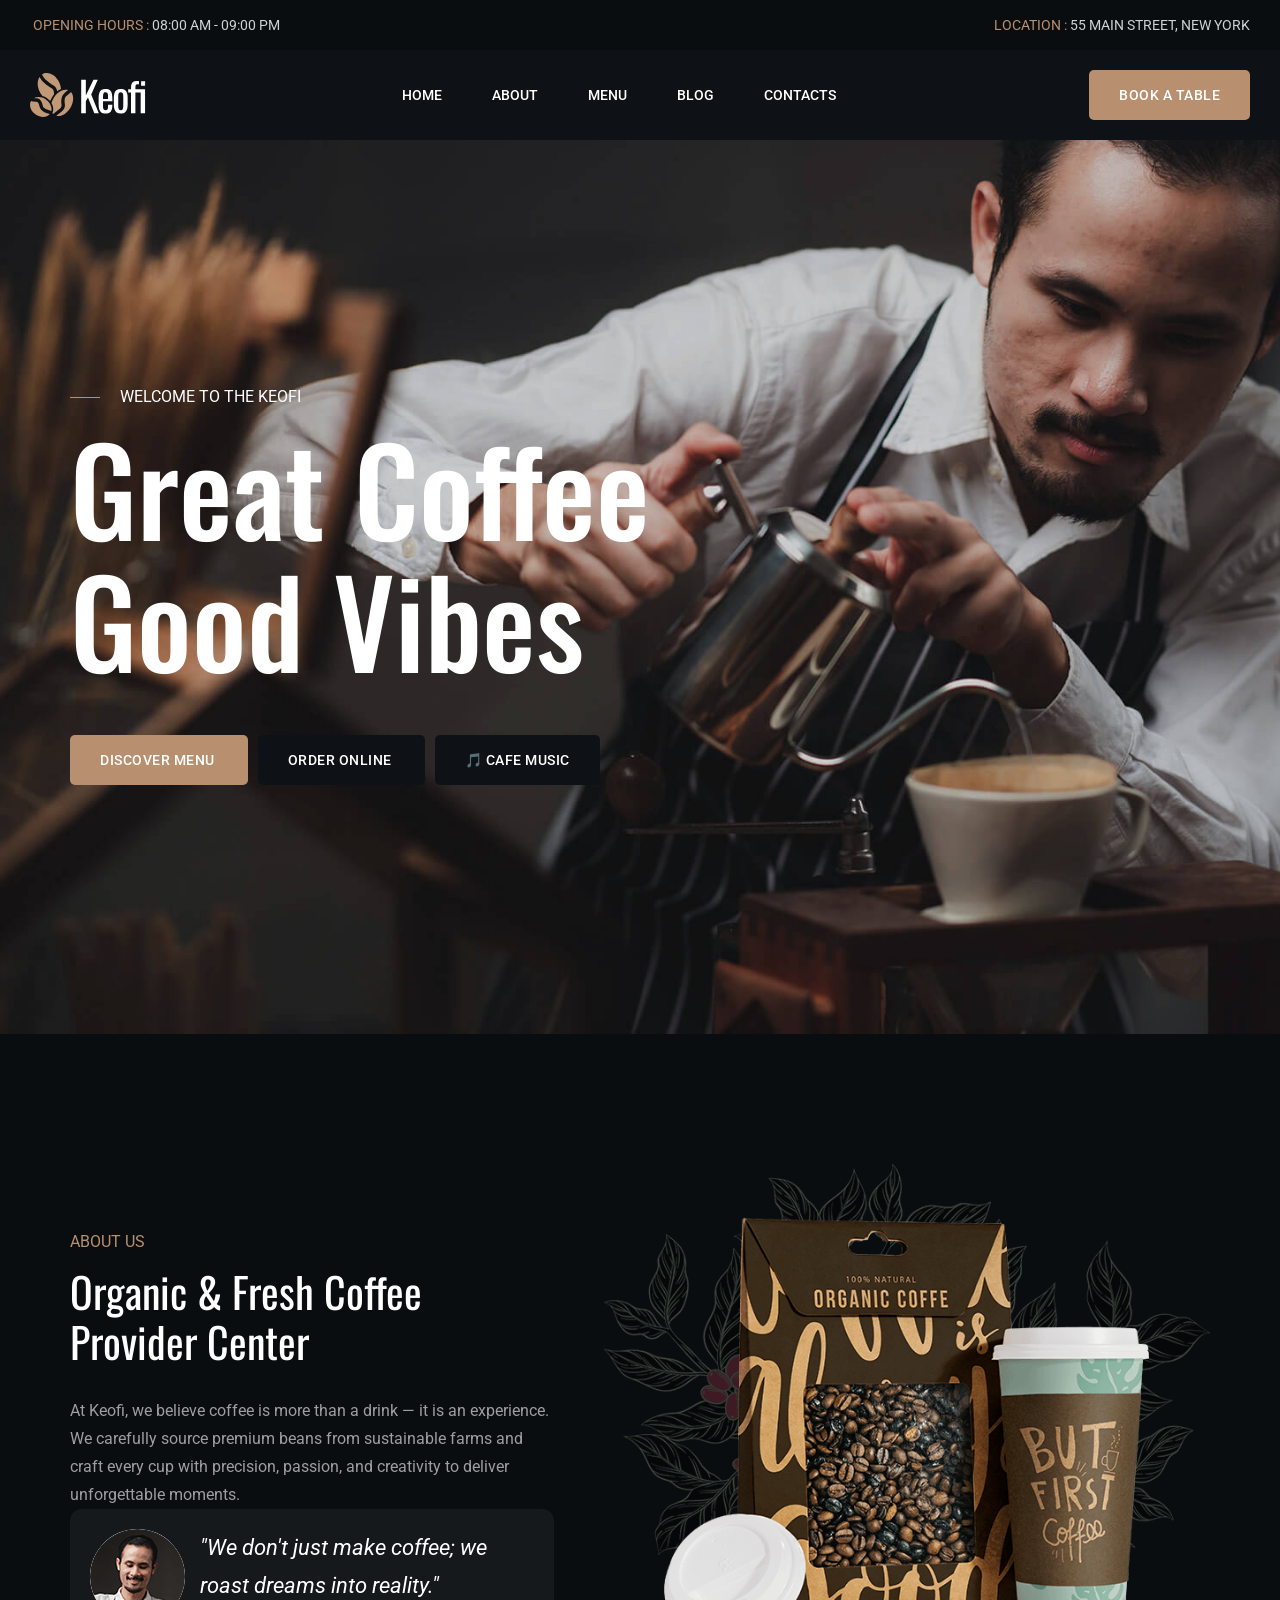
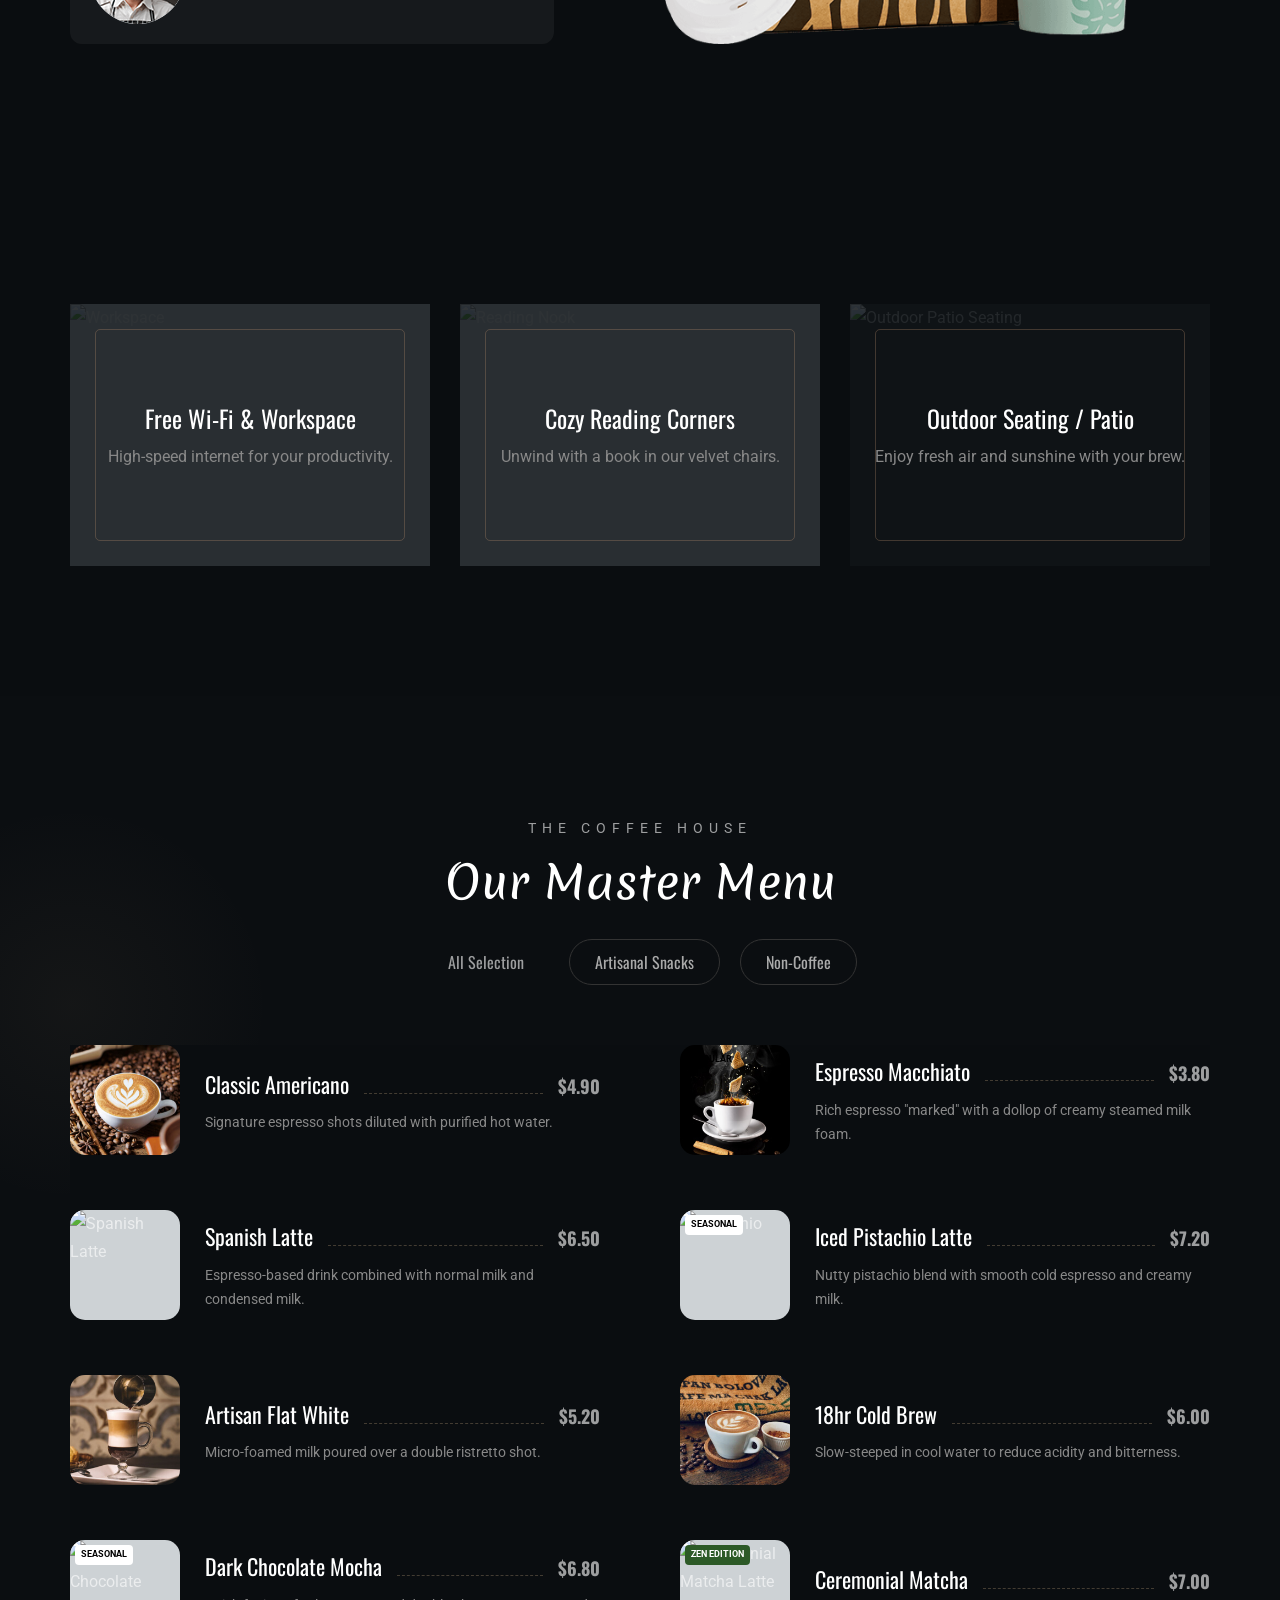
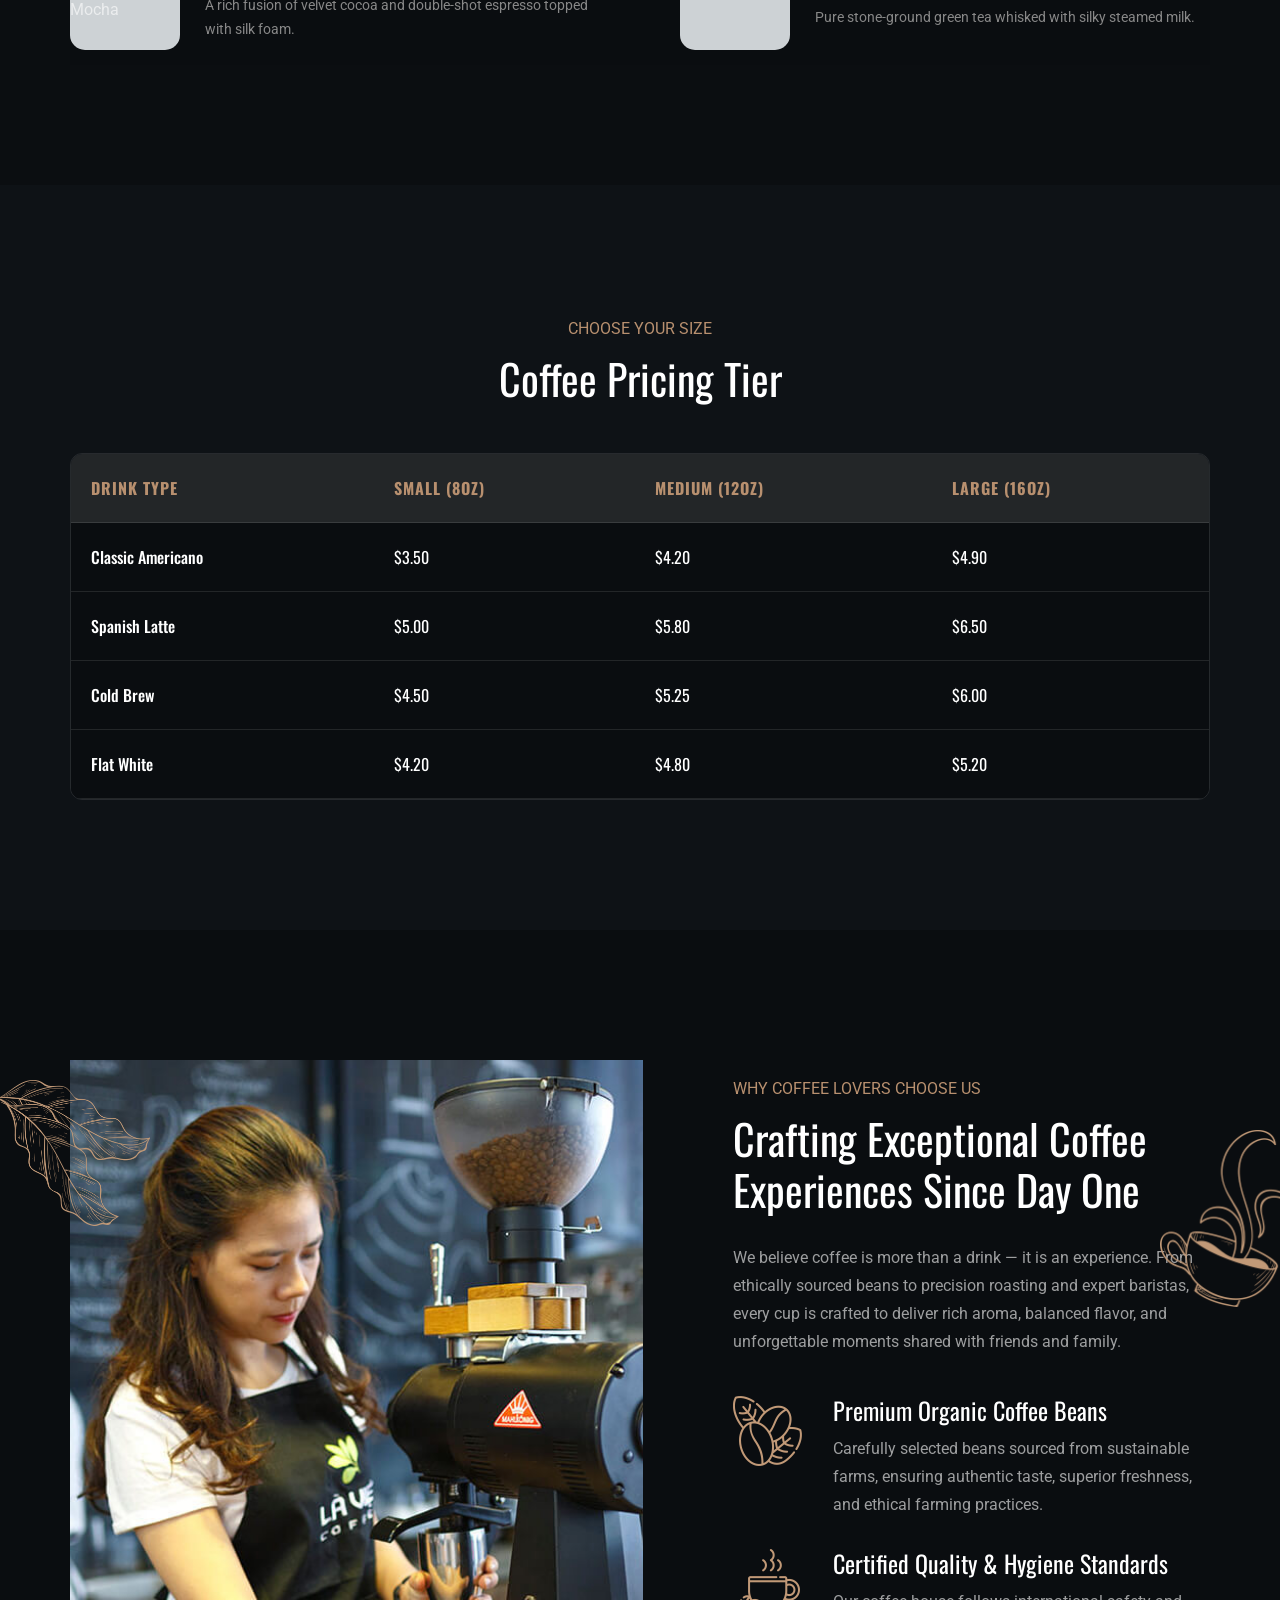
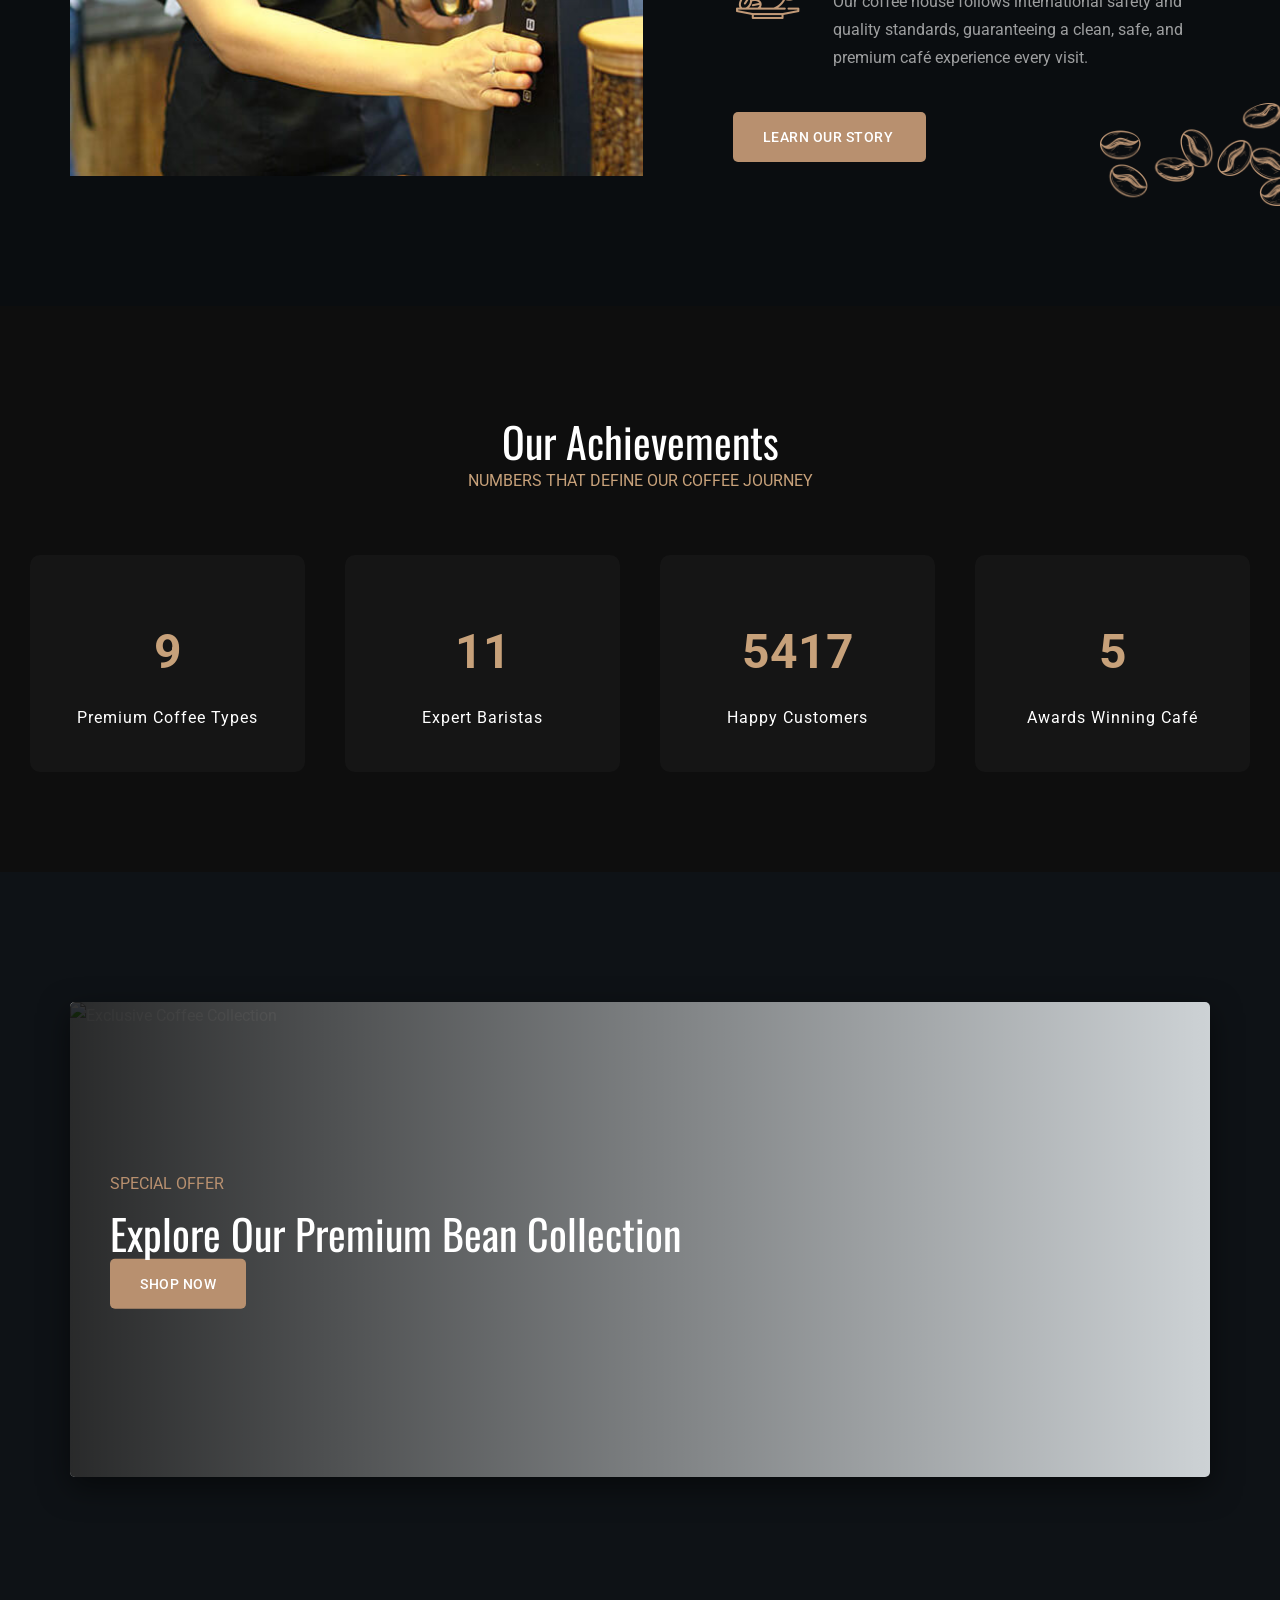
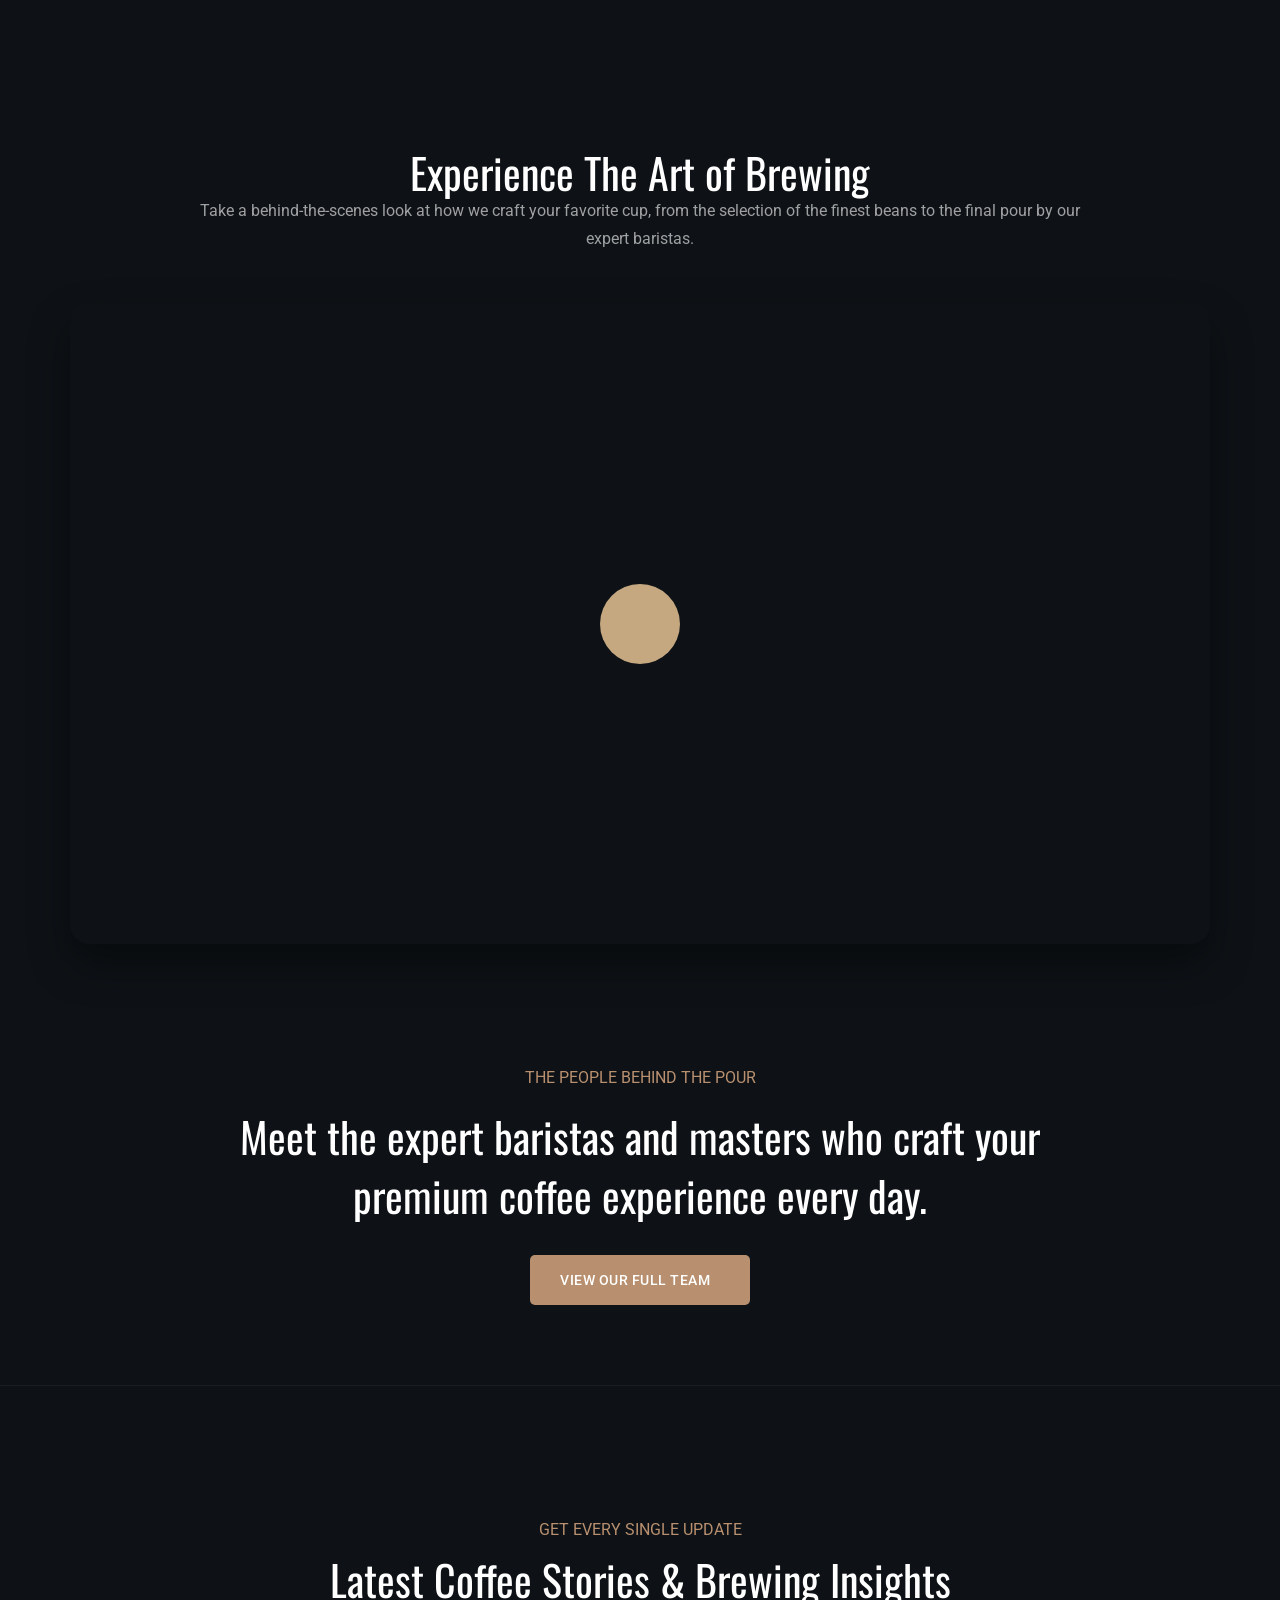
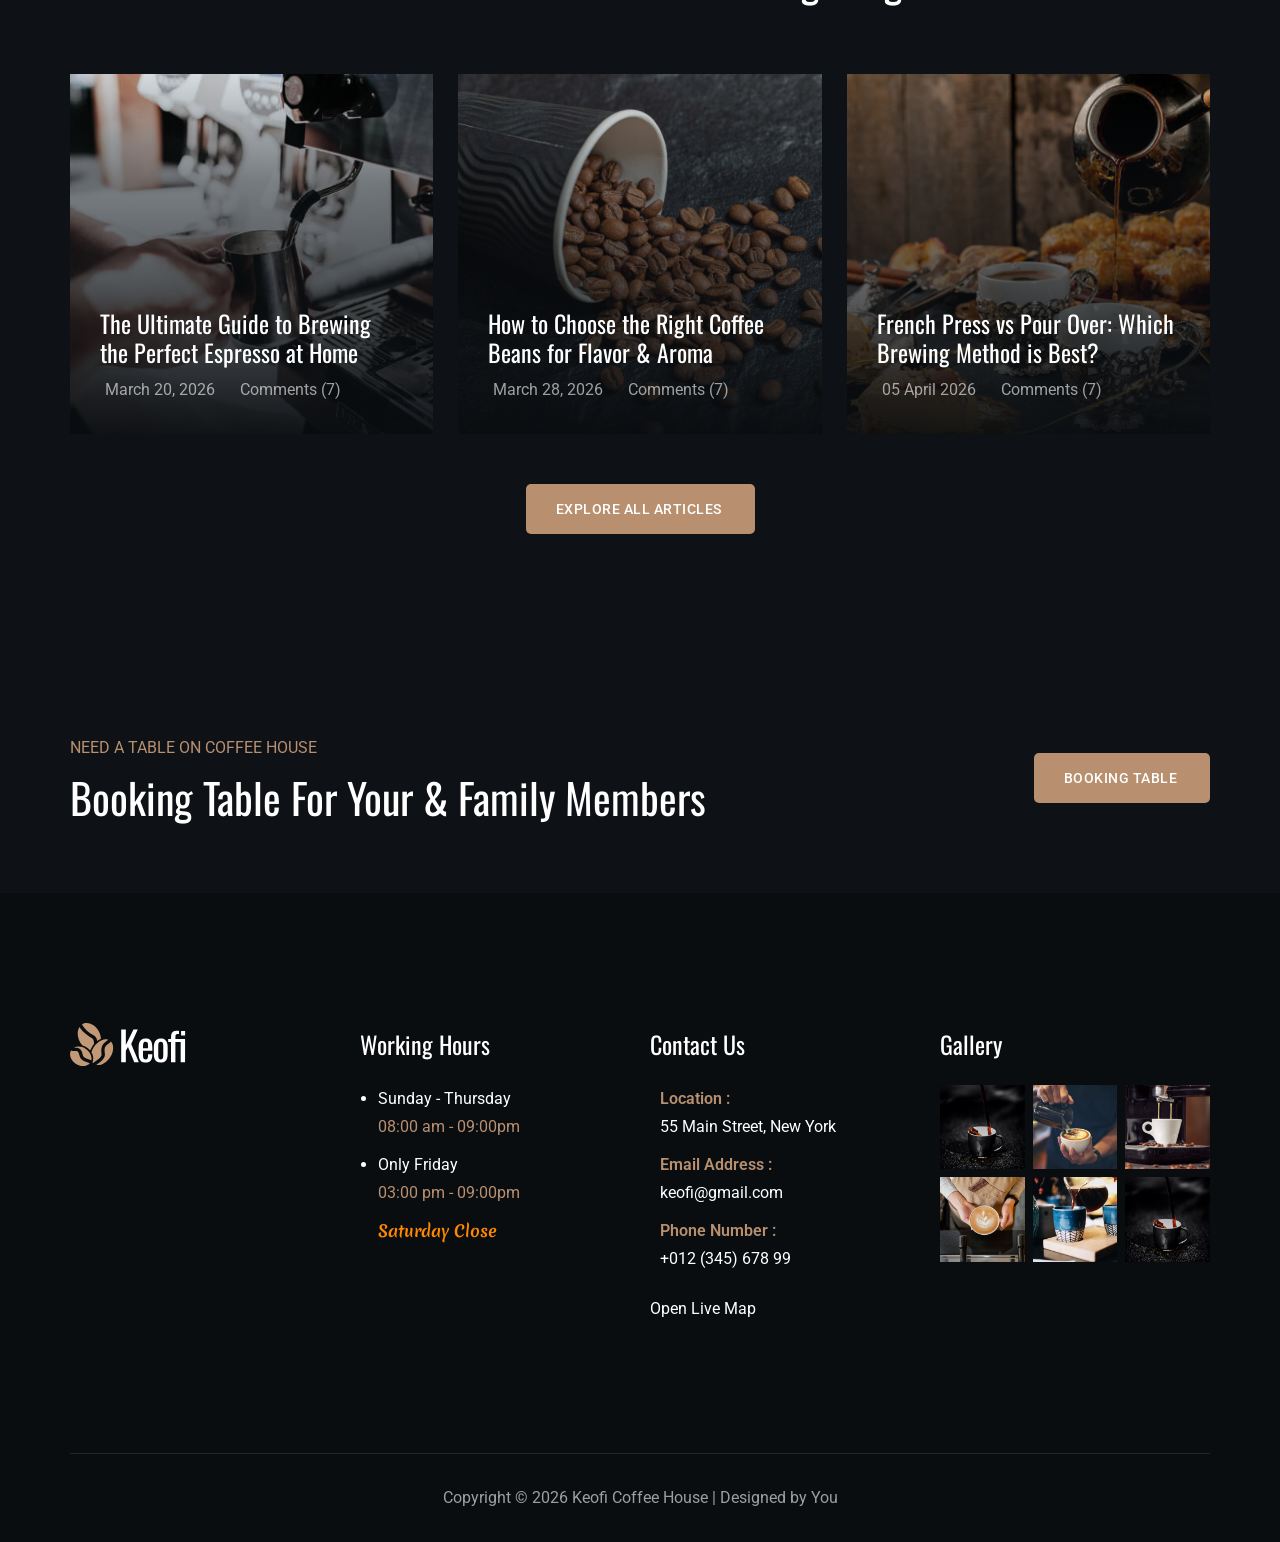
==== commit 805bbf22: "Updated project files" ====
--- a/index.html
+++ b/index.html
@@ -710,6 +710,54 @@
         </div>
       </div>
 
+    </section>
+
+    <section class="section table-section" id="pricing" aria-label="pricing">
+  <div class="container">
+    <p class="section-subtitle text-center reveal-bottom" data-reveal>Choose Your Size</p>
+    <h2 class="h2 section-title text-center reveal-bottom" data-reveal>Coffee Pricing Tier</h2>
+
+    <div class="table-container reveal-bottom" data-reveal>
+      <table class="animated-table">
+        <thead>
+          <tr>
+            <th>Drink Type</th>
+            <th>Small (8oz)</th>
+            <th>Medium (12oz)</th>
+            <th>Large (16oz)</th>
+          </tr>
+        </thead>
+        <tbody>
+          <tr>
+            <td class="drink-name">Classic Americano</td>
+            <td>$3.50</td>
+            <td>$4.20</td>
+            <td>$4.90</td>
+          </tr>
+          <tr>
+            <td class="drink-name">Spanish Latte</td>
+            <td>$5.00</td>
+            <td>$5.80</td>
+            <td>$6.50</td>
+          </tr>
+          <tr>
+            <td class="drink-name">Cold Brew</td>
+            <td>$4.50</td>
+            <td>$5.25</td>
+            <td>$6.00</td>
+          </tr>
+          <tr>
+            <td class="drink-name">Flat White</td>
+            <td>$4.20</td>
+            <td>$4.80</td>
+            <td>$5.20</td>
+          </tr>
+        </tbody>
+      </table>
+    </div>
+  </div>
+</section>
+
 
       <section class="section feature" aria-labelledby="feature-label">
         <div class="container">
@@ -841,6 +889,29 @@
 
       </section>
 
+      <section class="section brand-spotlight" aria-label="brand spotlight">
+  <div class="container">
+    
+    <div class="spotlight-card reveal-bottom" data-reveal>
+      <a href="https://your-special-link.com" class="spotlight-link" target="_blank">
+        
+        <figure class="img-holder" style="--width: 1200; --height: 500;">
+          <img src="https://images.unsplash.com/photo-1497515114629-f71d768fd07c?q=80&w=1184&auto=format&fit=crop&ixlib=rb-4.1.0&ixid=M3wxMjA3fDB8MHxwaG90by1wYWdlfHx8fGVufDB8fHx8fA%3D%3D" width="1200" height="500" loading="lazy" 
+               alt="Exclusive Coffee Collection" class="img-cover">
+        </figure>
+
+        <div class="spotlight-content">
+          <p class="section-subtitle">Special Offer</p>
+          <h2 class="h2 section-title">Explore Our Premium Bean Collection</h2>
+          <span class="btn btn-primary">Shop Now</span>
+        </div>
+        
+      </a>
+    </div>
+
+  </div>
+</section>
+
       <section class="section video" aria-label="video-promotion">
         <div class="video-content-text text-center">
           <h2 class="h2 section-title reveal-up" data-reveal>Experience The Art of Brewing</h2>
--- a/assets/css/style.css
+++ b/assets/css/style.css
@@ -694,6 +694,108 @@
   margin-top:10px;
   font-size:16px;
   letter-spacing:1px;
+}
+
+/*-----------------------------------*\
+  #TABLE ANIMATED
+\*-----------------------------------*/
+
+.table-section { background-color: var(--rich-black-fogra-29); }
+
+.table-container {
+  overflow-x: auto;
+  margin-block-start: 50px;
+  border-radius: 12px;
+  border: 1px solid var(--white_a10);
+}
+
+.animated-table {
+  width: 100%;
+  border-collapse: collapse;
+  background-color: var(--rich-black-fogra-39);
+  color: var(--white);
+  font-family: var(--ff-oswald);
+  text-align: left;
+}
+
+.animated-table th, 
+.animated-table td {
+  padding: 20px;
+  border-bottom: 1px solid var(--white_a10);
+  transition: var(--transition-1);
+}
+
+.animated-table th {
+  background-color: var(--white_a10);
+  color: var(--camel);
+  text-transform: uppercase;
+  letter-spacing: 1px;
+}
+
+.drink-name { font-weight: var(--fw-500); color: var(--white); }
+
+/* Animation: Row Hover Effect */
+.animated-table tbody tr {
+  transition: transform 0.3s ease, background-color 0.3s ease;
+  cursor: pointer;
+}
+
+.animated-table tbody tr:hover {
+  background-color: var(--white_a10);
+  transform: scale(1.01);
+  box-shadow: 0 5px 15px rgba(0, 0, 0, 0.3);
+}
+
+.animated-table tbody tr:hover td {
+  color: var(--camel);
+}
+
+/*-----------------------------------*\
+  #BRAND SPOTLIGHT
+\*-----------------------------------*/
+
+.spotlight-card {
+  position: relative;
+  border-radius: var(--radius-5);
+  overflow: hidden;
+  box-shadow: 0 10px 30px rgba(0, 0, 0, 0.5);
+}
+
+.spotlight-link {
+  position: relative;
+  display: block;
+}
+
+/* Dark overlay for better text readability */
+.spotlight-link::after {
+  content: "";
+  position: absolute;
+  inset: 0;
+  background-image: linear-gradient(to right, rgba(0,0,0,0.8), transparent);
+  transition: var(--transition-2);
+}
+
+.spotlight-content {
+  position: absolute;
+  top: 50%;
+  left: 40px;
+  transform: translateY(-50%);
+  z-index: 2;
+  pointer-events: none; /* Allows the link behind to remain clickable */
+}
+
+/* Hover Effects */
+.spotlight-card:hover .img-cover {
+  transform: scale(1.05); /* Uses your existing img-cover transition */
+}
+
+.spotlight-card:hover .spotlight-link::after {
+  background-color: rgba(0, 0, 0, 0.2); /* Lightens on hover */
+}
+
+.spotlight-card:hover .btn {
+  background-color: var(--white);
+  color: var(--camel);
 }
 
 /*-----------------------------------*\
